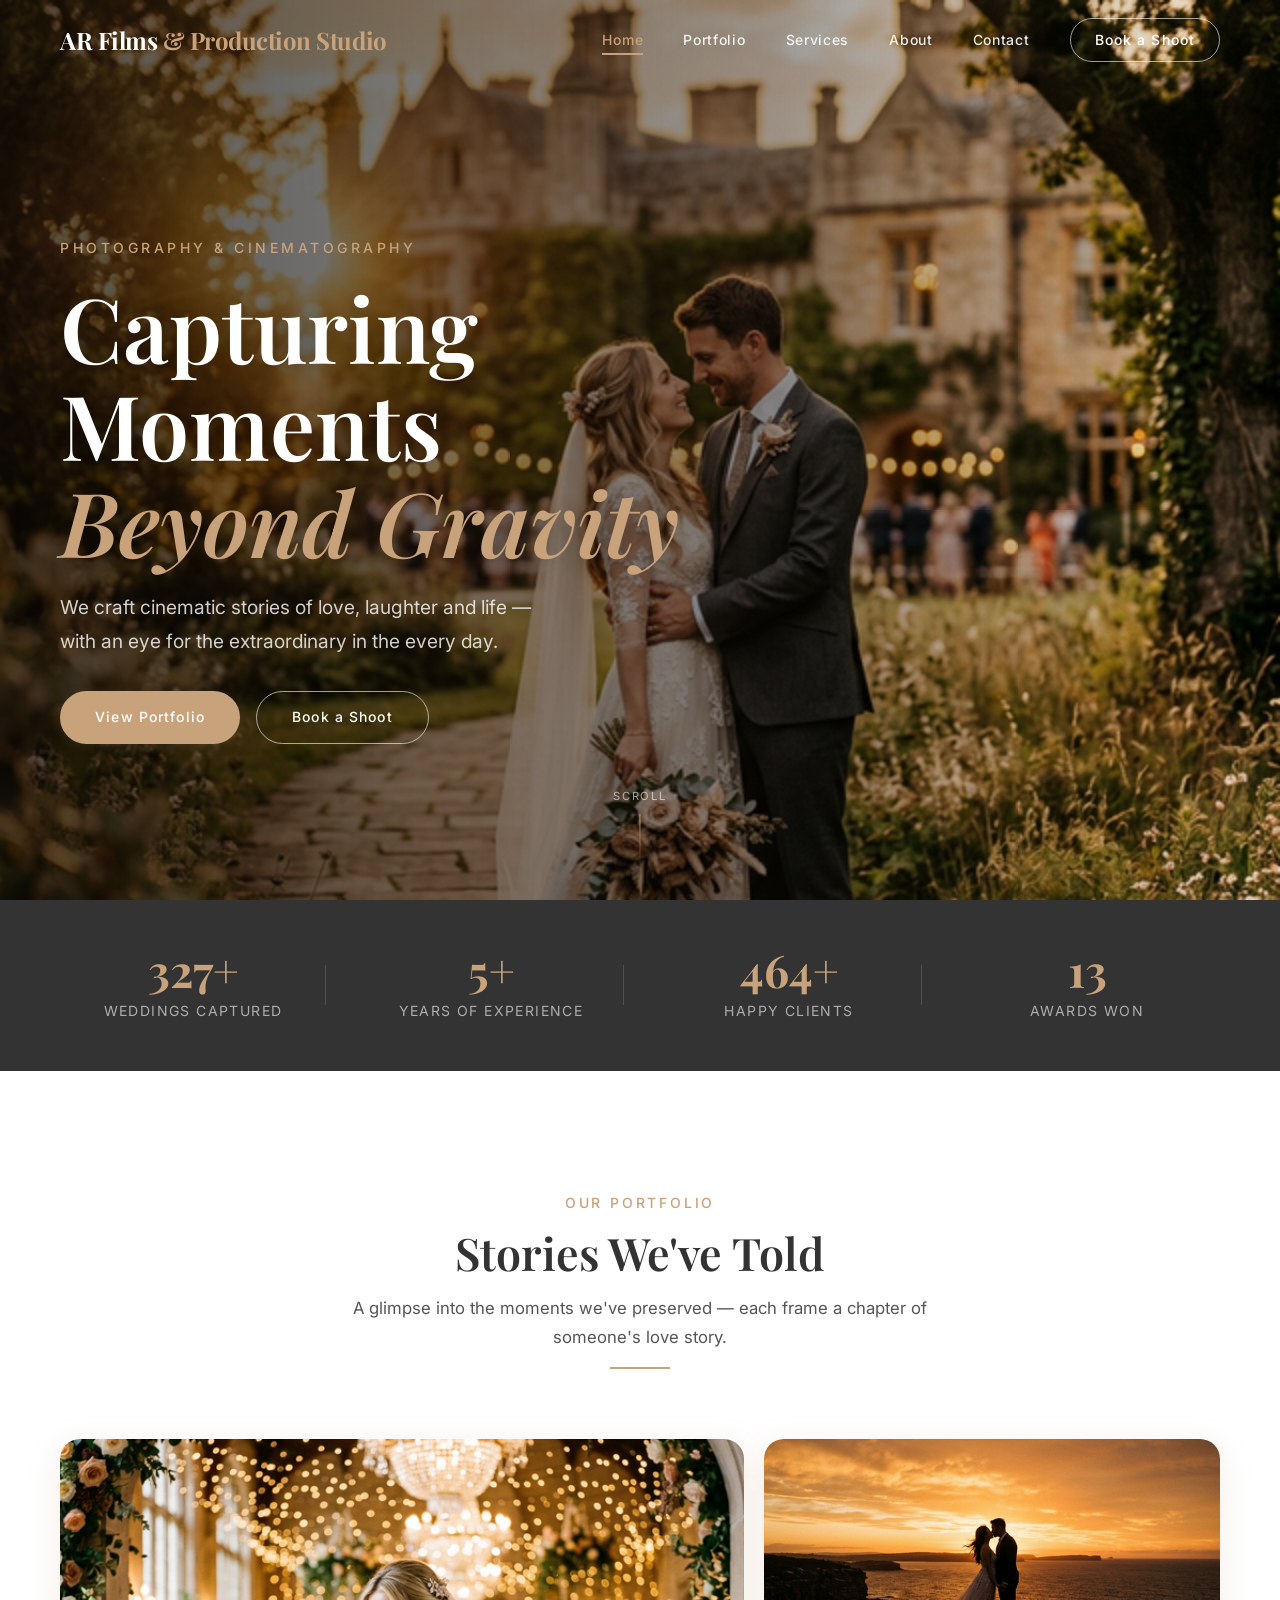
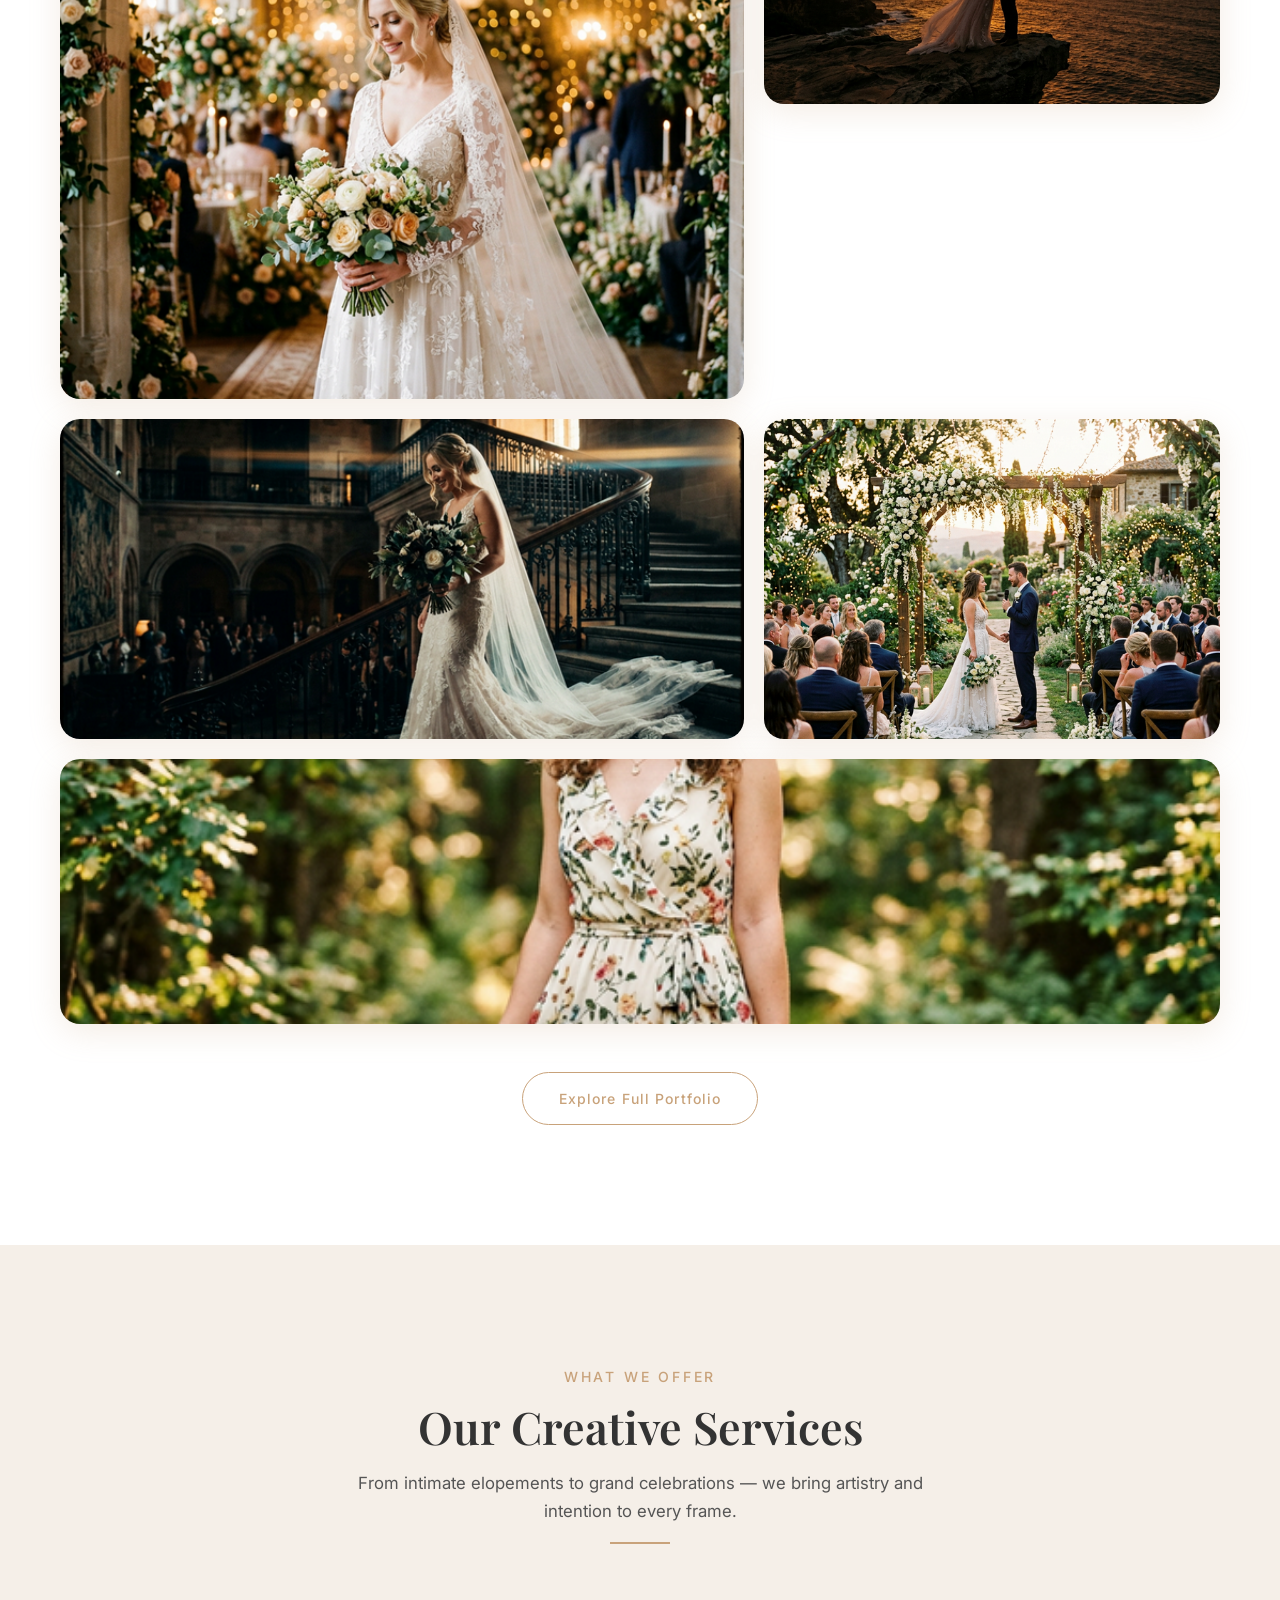
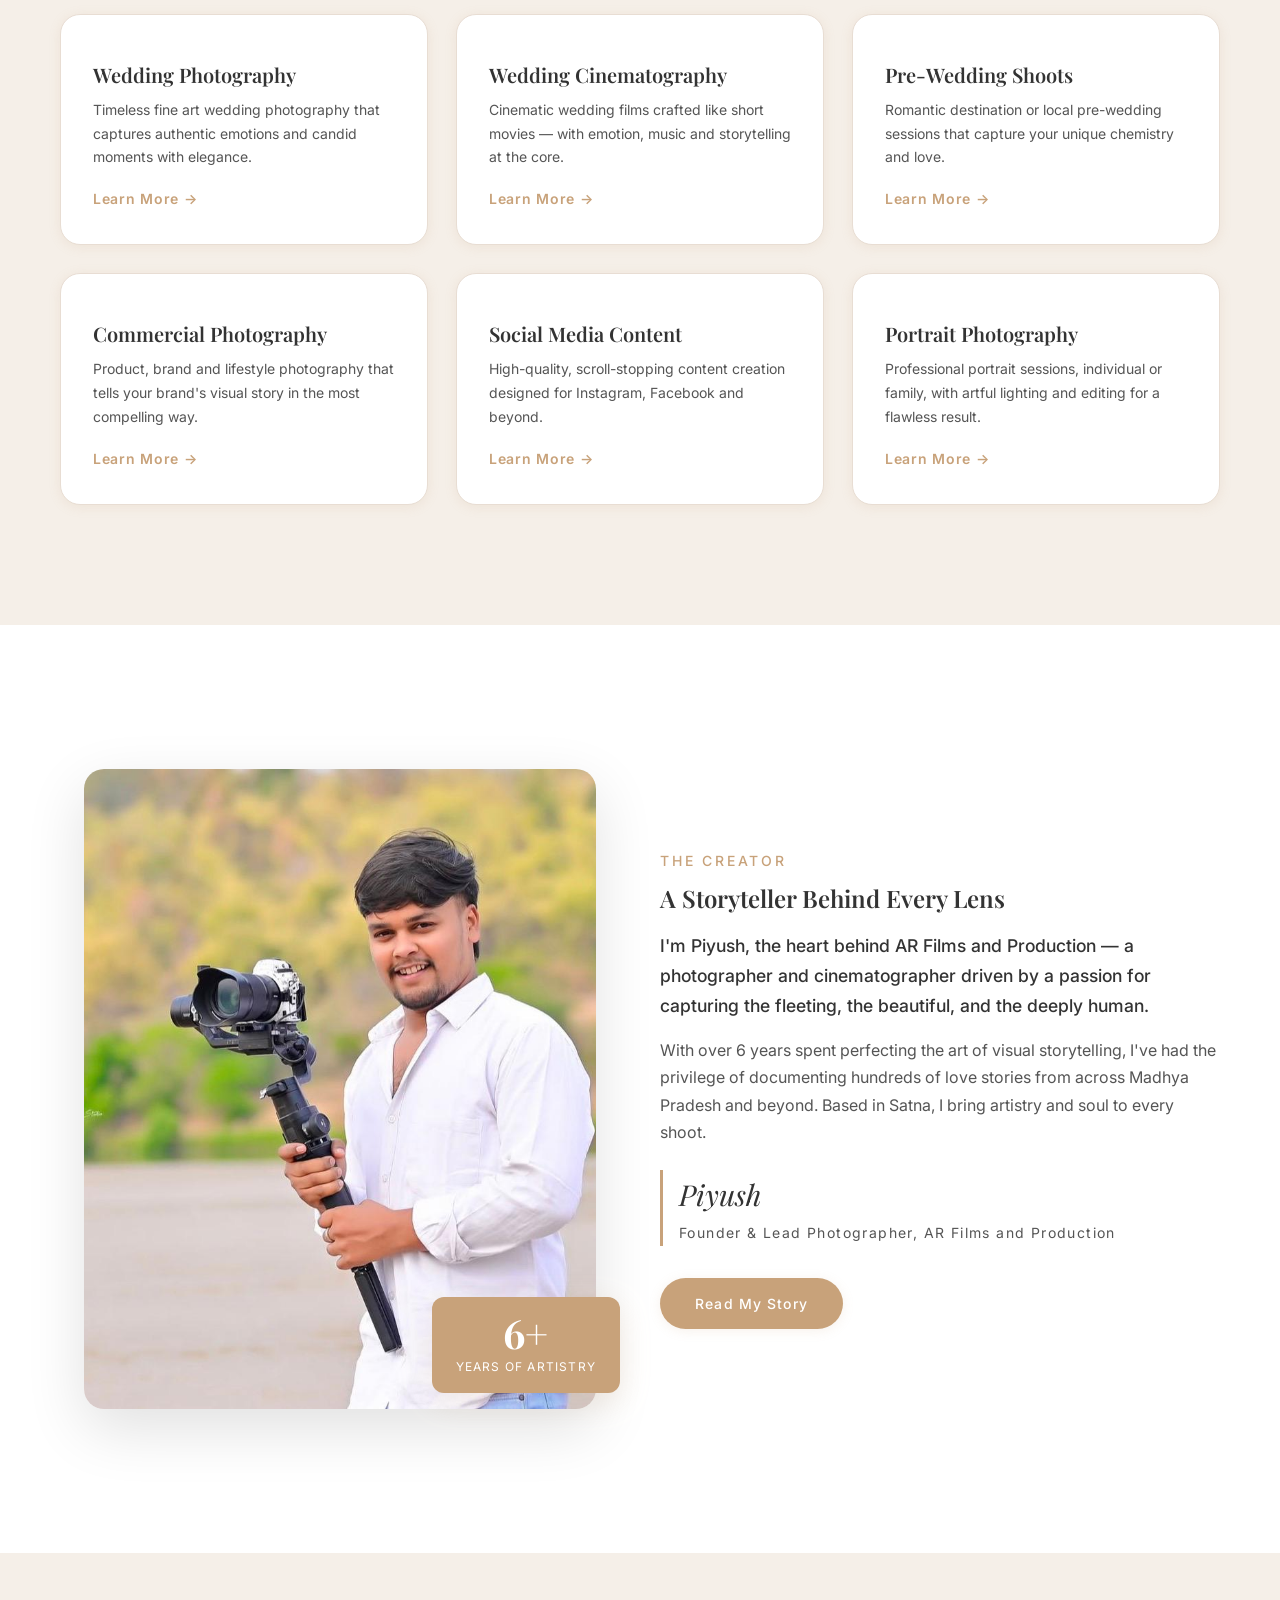
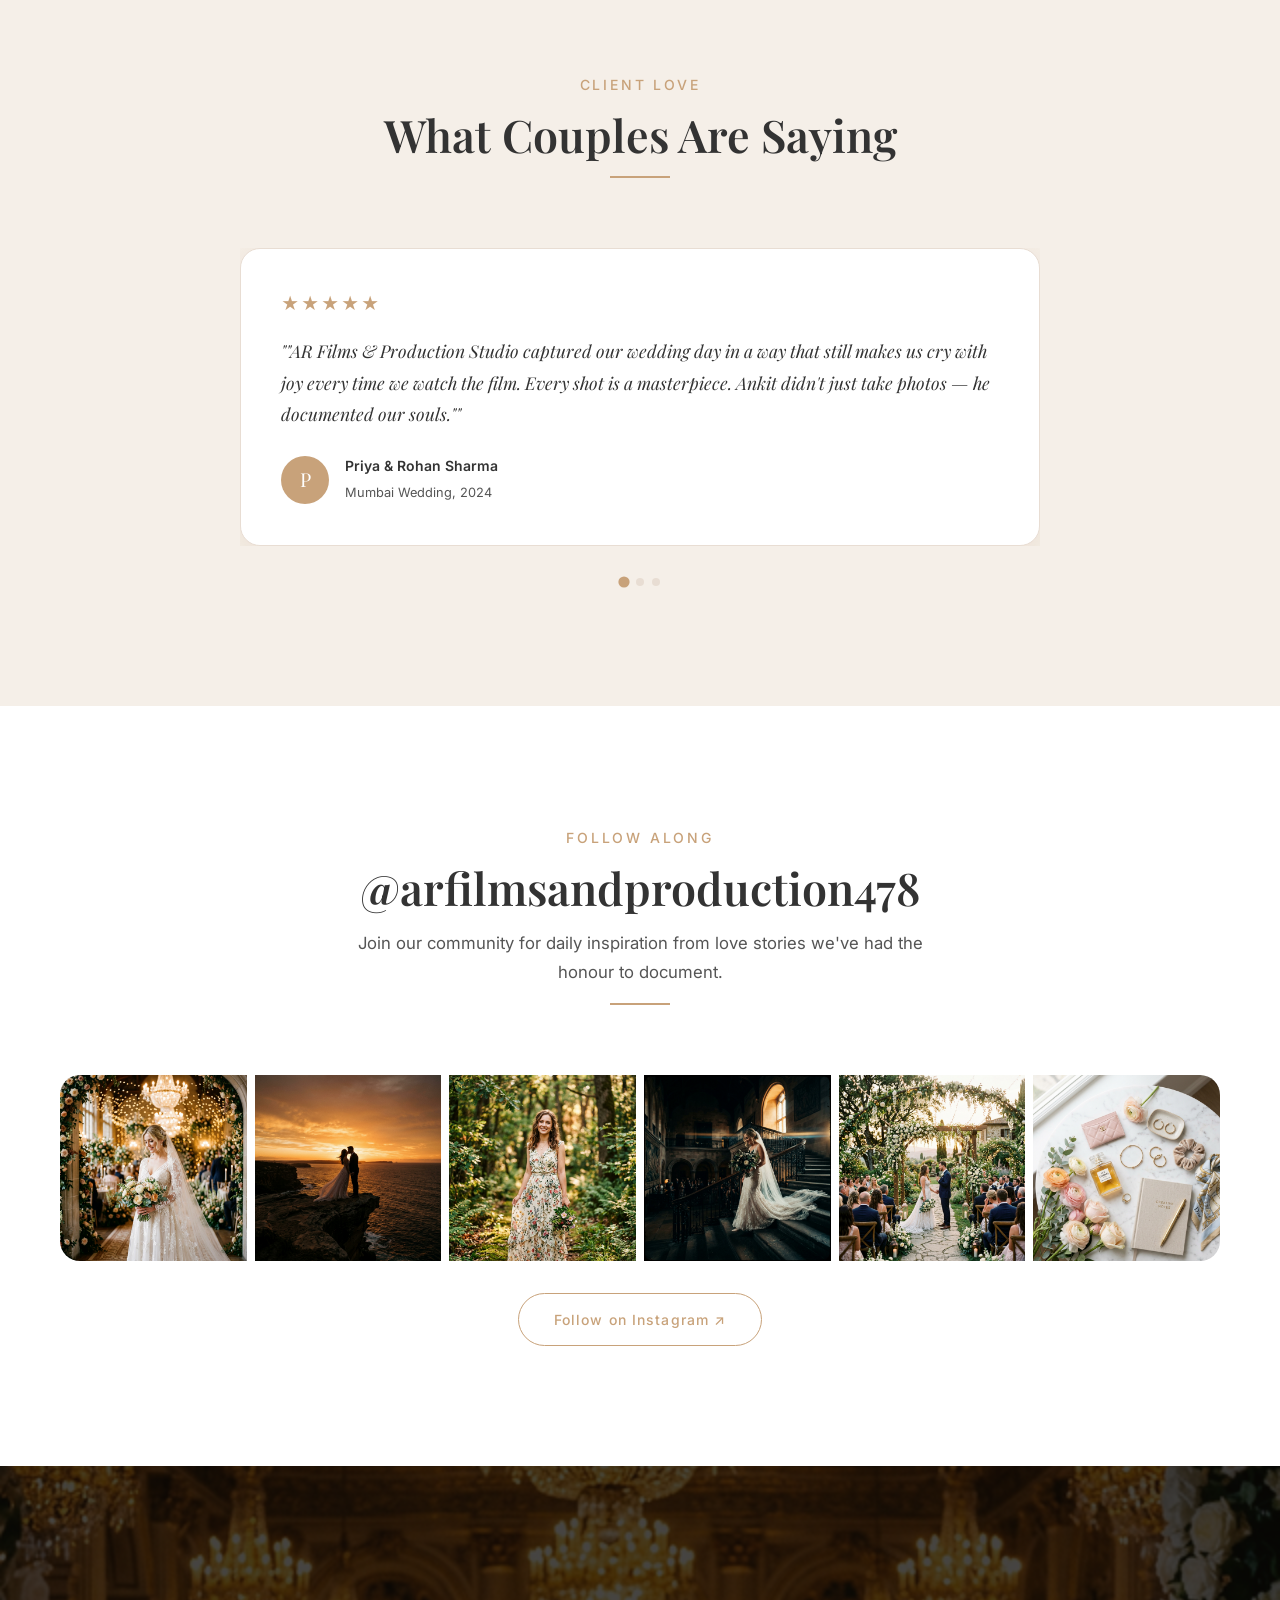
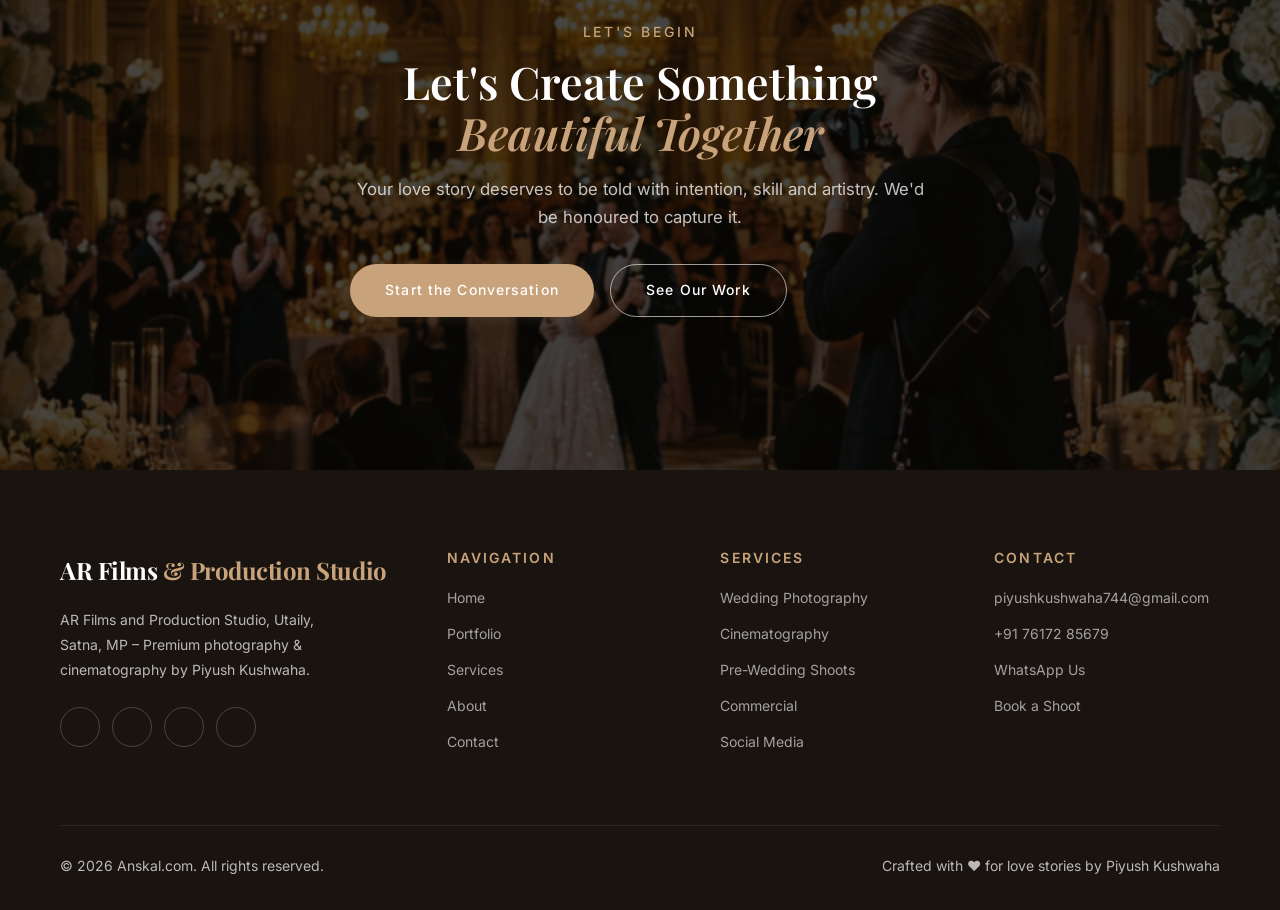
==== index.html @ 51f252f1 "first commit" ====
﻿<!DOCTYPE html>
<html lang="en">
<head>
  <meta charset="UTF-8"/>
  <meta name="viewport" content="width=device-width, initial-scale=1.0"/>
  <title>AR Films &amp; Production Studio – Wedding Photography & Cinematography</title>
  <meta name="description" content="AR Films and Production – Premium wedding photography and cinematography by Piyush Kushwaha. Capturing moments beyond gravity. Based in Satna, MP."/>
  <meta name="keywords" content="wedding photography, cinematography, pre-wedding shoot, portrait photography, AR Films &amp; Production Studio"/>
  <meta property="og:title" content="AR Films &amp; Production Studio – Wedding Photography & Cinematography"/>
  <meta property="og:description" content="Capturing Moments Beyond Gravity. Premium wedding photography and cinematography services."/>
  <link rel="stylesheet" href="assets/css/style.css"/>
  <link rel="stylesheet" href="assets/css/home.css"/>
  <link rel="stylesheet" href="https://maxst.icons8.com/vue-static/landings/line-awesome/line-awesome/1.3.0/css/line-awesome.min.css"/>
  <link rel="preconnect" href="https://fonts.googleapis.com"/>
</head>
<body>

<!-- Cursor Glow -->
<div class="cursor-glow"></div>

<!-- Page Transition -->
<div class="page-transition"></div>

<!-- Mobile Overlay -->
<div class="mobile-overlay"></div>

<!-- Mobile Menu -->
<nav class="mobile-menu" role="dialog" aria-label="Mobile navigation">
  <button class="mobile-close" aria-label="Close menu" style="position:absolute;top:24px;right:24px;color:#fff;font-size:1.8rem;background:none;border:none;cursor:pointer;"><i class="las la-times"></i></button>
  <a href="index.html"     class="nav-link">Home</a>
  <a href="portfolio.html" class="nav-link">Portfolio</a>
  <a href="services.html"  class="nav-link">Services</a>
  <a href="about.html"     class="nav-link">About</a>
  <a href="contact.html"   class="nav-link">Contact</a>
  <a href="contact.html"   class="btn btn-primary mt-3" style="align-self:flex-start;">Book a Shoot</a>
</nav>

<!-- Navbar -->
<header class="navbar" role="banner">
  <div class="nav-inner">
    <a href="index.html" class="nav-logo" aria-label="AR Films &amp; Production Studio Home">AR Films<span> &amp; Production Studio</span></a>
    <nav class="nav-links" role="navigation" aria-label="Main navigation">
      <a href="index.html"     class="nav-link">Home</a>
      <a href="portfolio.html" class="nav-link">Portfolio</a>
      <a href="services.html"  class="nav-link">Services</a>
      <a href="about.html"     class="nav-link">About</a>
      <a href="contact.html"   class="nav-link">Contact</a>
      <a href="contact.html"   class="btn btn-ghost nav-cta">Book a Shoot</a>
    </nav>
    <button class="menu-toggle" aria-label="Open menu" aria-expanded="false">
      <span></span><span></span><span></span>
    </button>
  </div>
</header>

<!-- ═══════════════════════════════════════════════
     HERO SECTION
════════════════════════════════════════════════ -->
<section class="hero" aria-label="Hero">
  <div class="hero-bg-wrap">
    <img class="hero-bg" src="assets/images/hero.png" alt="Cinematic wedding photography" loading="eager"/>
    <div class="hero-overlay"></div>
  </div>
  <div class="hero-content">
    <span class="hero-label reveal">Photography &amp; Cinematography</span>
    <h1 class="hero-title reveal">Capturing Moments<br/><em>Beyond Gravity</em></h1>
    <p class="hero-sub reveal">We craft cinematic stories of love, laughter and life — with an eye for the extraordinary in the every day.</p>
    <div class="hero-actions reveal">
      <a href="portfolio.html" class="btn btn-primary">View Portfolio</a>
      <a href="contact.html"   class="btn btn-ghost">Book a Shoot</a>
    </div>
  </div>
  <div class="hero-scroll">
    <span>Scroll</span>
    <div class="scroll-line"></div>
  </div>
</section>

<!-- ═══════════════════════════════════════════════
     STATS BAR
════════════════════════════════════════════════ -->
<section class="stats-bar">
  <div class="container">
    <div class="stats-grid">
      <div class="stat-item reveal">
        <span class="stat-num" data-count="350" data-suffix="+">0+</span>
        <span class="stat-label">Weddings Captured</span>
      </div>
      <div class="stat-item reveal">
        <span class="stat-num" data-count="6" data-suffix="+">0+</span>
        <span class="stat-label">Years of Experience</span>
      </div>
      <div class="stat-item reveal">
        <span class="stat-num" data-count="500" data-suffix="+">0+</span>
        <span class="stat-label">Happy Clients</span>
      </div>
      <div class="stat-item reveal">
        <span class="stat-num" data-count="15" data-suffix="">0</span>
        <span class="stat-label">Awards Won</span>
      </div>
    </div>
  </div>
</section>

<!-- ═══════════════════════════════════════════════
     FEATURED WORK
════════════════════════════════════════════════ -->
<section class="section featured-work" id="featured">
  <div class="container">
    <div class="section-heading reveal">
      <span class="section-label">Our Portfolio</span>
      <h2>Stories We've Told</h2>
      <p>A glimpse into the moments we've preserved — each frame a chapter of someone's love story.</p>
      <span class="heading-line"></span>
    </div>

    <div class="featured-grid">
      <!-- Large featured image -->
      <div class="featured-large img-card reveal-left gallery-item" data-category="weddings" style="grid-area: main;">
        <img src="assets/images/portfolio_wedding1.png" alt="Wedding photography – bride in golden light" loading="lazy"/>
        <div class="img-card-overlay">
          <div>
            <h3>Golden Hour Vows</h3>
            <span>Wedding Photography</span>
          </div>
        </div>
      </div>

      <!-- Right column images -->
      <div class="img-card reveal gallery-item" data-category="prewedding" style="grid-area: top-right;">
        <img src="assets/images/portfolio_prewedding1.png" alt="Pre-wedding sunset shoot" loading="lazy"/>
        <div class="img-card-overlay">
          <div>
            <h3>Sunset Promises</h3>
            <span>Pre-wedding</span>
          </div>
        </div>
      </div>

      <div class="img-card reveal gallery-item" data-category="portraits" style="grid-area: bottom-right;">
        <img src="assets/images/portfolio_portrait1.png" alt="Portrait photography" loading="lazy"/>
        <div class="img-card-overlay">
          <div>
            <h3>Forest Light</h3>
            <span>Portrait Photography</span>
          </div>
        </div>
      </div>

      <!-- Bottom row -->
      <div class="img-card reveal gallery-item" data-category="cinematic" style="grid-area: cinema;">
        <img src="assets/images/portfolio_cinematic1.png" alt="Cinematic wedding film" loading="lazy"/>
        <div class="img-card-overlay">
          <div>
            <h3>Cinematic Moments</h3>
            <span>Wedding Cinematography</span>
          </div>
        </div>
      </div>

      <div class="img-card reveal gallery-item" data-category="weddings" style="grid-area: ceremony;">
        <img src="assets/images/portfolio_wedding2.png" alt="Wedding ceremony" loading="lazy"/>
        <div class="img-card-overlay">
          <div>
            <h3>Garden Ceremony</h3>
            <span>Wedding Photography</span>
          </div>
        </div>
      </div>
    </div>

    <div class="text-center mt-4">
      <a href="portfolio.html" class="btn btn-outline">Explore Full Portfolio</a>
    </div>
  </div>
</section>

<!-- ═══════════════════════════════════════════════
     SERVICES PREVIEW
════════════════════════════════════════════════ -->
<section class="section section-alt services-preview" id="services">
  <div class="container">
    <div class="section-heading reveal">
      <span class="section-label">What We Offer</span>
      <h2>Our Creative Services</h2>
      <p>From intimate elopements to grand celebrations — we bring artistry and intention to every frame.</p>
      <span class="heading-line"></span>
    </div>

    <div class="services-grid">
      <article class="service-card reveal" data-delay="0">
        <div class="service-icon"><i class="las la-camera"></i></div>
        <h3>Wedding Photography</h3>
        <p>Timeless fine art wedding photography that captures authentic emotions and candid moments with elegance.</p>
        <a href="services.html#wedding-photo" class="service-link">Learn More →</a>
      </article>

      <article class="service-card reveal" data-delay="100">
        <div class="service-icon"><i class="las la-film"></i></div>
        <h3>Wedding Cinematography</h3>
        <p>Cinematic wedding films crafted like short movies — with emotion, music and storytelling at the core.</p>
        <a href="services.html#wedding-cinema" class="service-link">Learn More →</a>
      </article>

      <article class="service-card reveal" data-delay="200">
        <div class="service-icon"><i class="las la-sun"></i></div>
        <h3>Pre-Wedding Shoots</h3>
        <p>Romantic destination or local pre-wedding sessions that capture your unique chemistry and love.</p>
        <a href="services.html#prewedding" class="service-link">Learn More →</a>
      </article>

      <article class="service-card reveal" data-delay="300">
        <div class="service-icon"><i class="las la-briefcase"></i></div>
        <h3>Commercial Photography</h3>
        <p>Product, brand and lifestyle photography that tells your brand's visual story in the most compelling way.</p>
        <a href="services.html#commercial" class="service-link">Learn More →</a>
      </article>

      <article class="service-card reveal" data-delay="400">
        <div class="service-icon"><i class="las la-mobile-alt"></i></div>
        <h3>Social Media Content</h3>
        <p>High-quality, scroll-stopping content creation designed for Instagram, Facebook and beyond.</p>
        <a href="services.html#social" class="service-link">Learn More →</a>
      </article>

      <article class="service-card reveal" data-delay="500">
        <div class="service-icon"><i class="las la-image"></i></div>
        <h3>Portrait Photography</h3>
        <p>Professional portrait sessions, individual or family, with artful lighting and editing for a flawless result.</p>
        <a href="services.html#portrait" class="service-link">Learn More →</a>
      </article>
    </div>
  </div>
</section>

<!-- ═══════════════════════════════════════════════
     ABOUT PREVIEW
════════════════════════════════════════════════ -->
<section class="section about-preview">
  <div class="container">
    <div class="grid-2">
      <div class="about-img-wrap reveal-left">
        <div class="about-img-frame">
          <img src="assets/images/about_portrait.png" alt="AR Films &amp; Production Studio – Photographer portrait" loading="lazy"/>
        </div>
        <div class="about-badge">
          <span>6+</span>
          <span>Years of Artistry</span>
        </div>
      </div>

      <div class="about-text reveal-right">
        <span class="section-label">The Creator</span>
        <h2>A Storyteller Behind Every Lens</h2>
        <p class="lead">I'm Piyush, the heart behind AR Films and Production — a photographer and cinematographer driven by a passion for capturing the fleeting, the beautiful, and the deeply human.</p>
        <p>With over 6 years spent perfecting the art of visual storytelling, I've had the privilege of documenting hundreds of love stories from across Madhya Pradesh and beyond. Based in Satna, I bring artistry and soul to every shoot.</p>
        <div class="about-signature">
          <span class="signature-text">Piyush</span>
          <span class="signature-title">Founder &amp; Lead Photographer, AR Films and Production</span>
        </div>
        <a href="about.html" class="btn btn-primary mt-4">Read My Story</a>
      </div>
    </div>
  </div>
</section>

<!-- ═══════════════════════════════════════════════
     TESTIMONIALS
════════════════════════════════════════════════ -->
<section class="section section-alt testimonials" id="testimonials">
  <div class="container">
    <div class="section-heading reveal">
      <span class="section-label">Client Love</span>
      <h2>What Couples Are Saying</h2>
      <span class="heading-line"></span>
    </div>

    <div class="testimonial-slider reveal">
      <div class="testimonial-track">
        <div class="testimonial-slide">
          <div class="testimonial-card">
            <div class="stars">★★★★★</div>
            <blockquote>"AR Films &amp; Production Studio captured our wedding day in a way that still makes us cry with joy every time we watch the film. Every shot is a masterpiece. Ankit didn't just take photos — he documented our souls."</blockquote>
            <div class="testimonial-author">
              <div class="author-avatar" style="background:#C8A27A;color:#fff;display:flex;align-items:center;justify-content:center;font-size:1.2rem;font-family:var(--ff-serif);">P</div>
              <div>
                <strong>Priya &amp; Rohan Sharma</strong>
                <span>Mumbai Wedding, 2024</span>
              </div>
            </div>
          </div>
        </div>

        <div class="testimonial-slide">
          <div class="testimonial-card">
            <div class="stars">★★★★★</div>
            <blockquote>"From our pre-wedding shoot in Goa to the reception, AR Films &amp; Production Studio was phenomenal. The quality of work is world-class, the team is professional and creative, and every single photo is breathtaking."</blockquote>
            <div class="testimonial-author">
              <div class="author-avatar" style="background:#a07050;color:#fff;display:flex;align-items:center;justify-content:center;font-size:1.2rem;font-family:var(--ff-serif);">S</div>
              <div>
                <strong>Sneha &amp; Arjun Patel</strong>
                <span>Goa Destination Wedding</span>
              </div>
            </div>
          </div>
        </div>

        <div class="testimonial-slide">
          <div class="testimonial-card">
            <div class="stars">★★★★★</div>
            <blockquote>"Working with AR Films &amp; Production Studio for our social media content was incredible. The visuals they created elevated our brand to a whole new level. I've received so many compliments and our engagement doubled!"</blockquote>
            <div class="testimonial-author">
              <div class="author-avatar" style="background:#8a6840;color:#fff;display:flex;align-items:center;justify-content:center;font-size:1.2rem;font-family:var(--ff-serif);">M</div>
              <div>
                <strong>Meena Malhotra</strong>
                <span>Brand Content Client</span>
              </div>
            </div>
          </div>
        </div>
      </div>

      <div class="testimonial-controls">
        <button class="testimonial-prev lightbox-nav" aria-label="Previous testimonial"><i class="las la-arrow-left"></i></button>
        <div class="testimonial-dots">
          <button class="testimonial-dot active" aria-label="Slide 1"></button>
          <button class="testimonial-dot" aria-label="Slide 2"></button>
          <button class="testimonial-dot" aria-label="Slide 3"></button>
        </div>
        <button class="testimonial-next lightbox-nav" aria-label="Next testimonial"><i class="las la-arrow-right"></i></button>
      </div>
    </div>
  </div>
</section>

<!-- ═══════════════════════════════════════════════
     INSTAGRAM SECTION
════════════════════════════════════════════════ -->
<section class="section instagram-section">
  <div class="container">
    <div class="section-heading reveal">
      <span class="section-label">Follow Along</span>
      <h2>@arfilmsandproduction478</h2>
      <p>Join our community for daily inspiration from love stories we've had the honour to document.</p>
      <span class="heading-line"></span>
    </div>

    <div class="instagram-grid reveal">
      <a href="https://www.instagram.com/arfilmsandproduction478/" target="_blank" rel="noopener" class="insta-item">
        <img src="assets/images/portfolio_wedding1.png" alt="Instagram post – wedding shoot" loading="lazy"/>
        <div class="insta-overlay"><span>❤</span></div>
      </a>
      <a href="https://www.instagram.com/arfilmsandproduction478/" target="_blank" rel="noopener" class="insta-item">
        <img src="assets/images/portfolio_prewedding1.png" alt="Instagram post – pre-wedding" loading="lazy"/>
        <div class="insta-overlay"><span>❤</span></div>
      </a>
      <a href="https://www.instagram.com/arfilmsandproduction478/" target="_blank" rel="noopener" class="insta-item">
        <img src="assets/images/portfolio_portrait1.png" alt="Instagram post – portrait" loading="lazy"/>
        <div class="insta-overlay"><span>❤</span></div>
      </a>
      <a href="https://www.instagram.com/arfilmsandproduction478/" target="_blank" rel="noopener" class="insta-item">
        <img src="assets/images/portfolio_cinematic1.png" alt="Instagram post – cinematic" loading="lazy"/>
        <div class="insta-overlay"><span>❤</span></div>
      </a>
      <a href="https://www.instagram.com/arfilmsandproduction478/" target="_blank" rel="noopener" class="insta-item">
        <img src="assets/images/portfolio_wedding2.png" alt="Instagram post – ceremony" loading="lazy"/>
        <div class="insta-overlay"><span>❤</span></div>
      </a>
      <a href="https://www.instagram.com/arfilmsandproduction478/" target="_blank" rel="noopener" class="insta-item">
        <img src="assets/images/portfolio_social1.png" alt="Instagram post – lifestyle" loading="lazy"/>
        <div class="insta-overlay"><span>❤</span></div>
      </a>
    </div>

    <div class="text-center mt-4 reveal">
      <a href="https://www.instagram.com/arfilmsandproduction478/" target="_blank" rel="noopener" class="btn btn-outline">Follow on Instagram ↗</a>
    </div>
  </div>
</section>

<!-- ═══════════════════════════════════════════════
     FINAL CTA
════════════════════════════════════════════════ -->
<section class="section cta-section" style="background-image:url('assets/images/services_hero.png');">
  <div class="cta-overlay"></div>
  <div class="container cta-content reveal">
    <span class="section-label" style="color:var(--primary);">Let's Begin</span>
    <h2>Let's Create Something<br/><em>Beautiful Together</em></h2>
    <p>Your love story deserves to be told with intention, skill and artistry. We'd be honoured to capture it.</p>
    <div class="hero-actions">
      <a href="contact.html" class="btn btn-primary">Start the Conversation</a>
      <a href="portfolio.html" class="btn btn-ghost">See Our Work</a>
    </div>
  </div>
</section>

<!-- ═══════════════════════════════════════════════
     FOOTER
════════════════════════════════════════════════ -->
<footer class="footer" role="contentinfo">
  <div class="container">
    <div class="footer-grid">
      <div class="footer-brand">
        <a href="index.html" class="nav-logo">AR Films<span> &amp; Production Studio</span></a>
        <p>AR Films and Production Studio, Utaily, Satna, MP – Premium photography &amp; cinematography by Piyush Kushwaha.</p>
        <div class="footer-social">
          <a href="https://www.instagram.com/arfilmsandproduction478/" target="_blank" rel="noopener" class="social-icon" aria-label="Instagram"><i class="lab la-instagram"></i></a>
          <a href="https://wa.me/917617285679" target="_blank" rel="noopener" class="social-icon" aria-label="WhatsApp"><i class="lab la-whatsapp"></i></a>
          <a href="https://www.youtube.com/@arfilmsandproduction" target="_blank" rel="noopener" class="social-icon" aria-label="YouTube"><i class="lab la-youtube"></i></a>
          <a href="mailto:piyushkushwaha744@gmail.com" class="social-icon" aria-label="Email"><i class="las la-envelope"></i></a>
        </div>
      </div>

      <div class="footer-col">
        <h4>Navigation</h4>
        <a href="index.html">Home</a>
        <a href="portfolio.html">Portfolio</a>
        <a href="services.html">Services</a>
        <a href="about.html">About</a>
        <a href="contact.html">Contact</a>
      </div>

      <div class="footer-col">
        <h4>Services</h4>
        <a href="services.html#wedding-photo">Wedding Photography</a>
        <a href="services.html#wedding-cinema">Cinematography</a>
        <a href="services.html#prewedding">Pre-Wedding Shoots</a>
        <a href="services.html#commercial">Commercial</a>
        <a href="services.html#social">Social Media</a>
      </div>

      <div class="footer-col">
        <h4>Contact</h4>
        <a href="mailto:piyushkushwaha744@gmail.com">piyushkushwaha744@gmail.com</a>
        <a href="tel:+917617285679">+91 76172 85679</a>
        <a href="https://wa.me/917617285679" target="_blank" rel="noopener">WhatsApp Us</a>
        <a href="contact.html">Book a Shoot</a>
      </div>
    </div>

    <div class="footer-bottom">
      <span>© 2026 Anskal.com. All rights reserved.</span>
      <span>Crafted with ♥ for love stories by Piyush Kushwaha</span>
    </div>
  </div>
</footer>

<!-- Lightbox -->
<div class="lightbox" id="lightbox" role="dialog" aria-label="Image viewer">
  <button class="lightbox-close" aria-label="Close"><i class="las la-times"></i></button>
  <button class="lightbox-nav lightbox-prev" aria-label="Previous"><i class="las la-arrow-left"></i></button>
  <img src="" alt="Gallery image"/>
  <button class="lightbox-nav lightbox-next" aria-label="Next"><i class="las la-arrow-right"></i></button>
</div>

<script src="assets/js/main.js"></script>
</body>
</html>
---- assets/css/style.css ----
/* ===================================================
   AR Films & Production Studio – Global Stylesheet
   =================================================== */

/* Google Fonts */
@import url('https://fonts.googleapis.com/css2?family=Playfair+Display:ital,wght@0,400;0,500;0,600;0,700;1,400;1,600&family=Inter:wght@300;400;500;600&display=swap');

/* ───────────────────────────────────────────────────
   1. CSS Custom Properties (Design Tokens)
──────────────────────────────────────────────────── */
:root {
  --primary:     #C8A27A;
  --primary-dark:#A6825A;
  --bg:          #FFFFFF;
  --beige:       #F5EFE8;
  --charcoal:    #333333;
  --charcoal-lt: #555555;
  --border:      #E8DDD3;
  --white:       #FFFFFF;
  --black:       #111111;

  --ff-serif:   'Playfair Display', Georgia, serif;
  --ff-sans:    'Inter', system-ui, sans-serif;

  --fs-hero:    clamp(2.8rem, 7vw, 6rem);
  --fs-h1:      clamp(2.2rem, 5vw, 4rem);
  --fs-h2:      clamp(1.6rem, 3.5vw, 2.8rem);
  --fs-h3:      clamp(1.2rem, 2.5vw, 1.8rem);
  --fs-body:    1rem;
  --fs-sm:      0.875rem;

  --shadow-sm:  0 2px 12px rgba(200,162,122,.15);
  --shadow-md:  0 8px 32px rgba(200,162,122,.2);
  --shadow-lg:  0 20px 60px rgba(0,0,0,.12);

  --radius:     12px;
  --radius-lg:  20px;

  --transition: 0.4s cubic-bezier(0.25,0.46,0.45,0.94);
  --transition-fast: 0.2s ease;

  --nav-h:      80px;
  --max-w:      1320px;
  --section-p:  clamp(60px, 10vw, 120px);
}

/* ───────────────────────────────────────────────────
   2. Reset & Base
──────────────────────────────────────────────────── */
*, *::before, *::after { box-sizing: border-box; margin: 0; padding: 0; }

html {
  scroll-behavior: smooth;
  font-size: 16px;
  -webkit-text-size-adjust: 100%;
}

body {
  font-family: var(--ff-sans);
  background: var(--bg);
  color: var(--charcoal);
  line-height: 1.7;
  overflow-x: hidden;
}

img {
  max-width: 100%;
  height: auto;
  display: block;
}

a {
  color: inherit;
  text-decoration: none;
}

ul, ol { list-style: none; }

button {
  cursor: pointer;
  border: none;
  background: none;
  font-family: inherit;
}

/* ───────────────────────────────────────────────────
   3. Typography Utilities
──────────────────────────────────────────────────── */
h1, h2, h3, h4 {
  font-family: var(--ff-serif);
  line-height: 1.15;
  font-weight: 600;
  color: var(--charcoal);
}

.serif { font-family: var(--ff-serif); }
.italic { font-style: italic; }

.section-label {
  font-size: var(--fs-sm);
  font-weight: 500;
  letter-spacing: 0.2em;
  text-transform: uppercase;
  color: var(--primary);
  display: block;
  margin-bottom: 0.75rem;
}

/* ───────────────────────────────────────────────────
   4. Layout Utilities
──────────────────────────────────────────────────── */
.container {
  max-width: var(--max-w);
  margin-inline: auto;
  padding-inline: clamp(20px, 5vw, 60px);
}

.section {
  padding-block: var(--section-p);
}

.section-alt {
  background: var(--beige);
}

.grid-2 { display: grid; grid-template-columns: 1fr 1fr; gap: 40px; align-items: center; }
.grid-3 { display: grid; grid-template-columns: repeat(3, 1fr); gap: 32px; }
.grid-4 { display: grid; grid-template-columns: repeat(4, 1fr); gap: 24px; }

/* ───────────────────────────────────────────────────
   5. Buttons
──────────────────────────────────────────────────── */
.btn {
  display: inline-flex;
  align-items: center;
  gap: 0.5rem;
  padding: 0.85rem 2.2rem;
  border-radius: 50px;
  font-family: var(--ff-sans);
  font-size: var(--fs-sm);
  font-weight: 500;
  letter-spacing: 0.08em;
  transition: var(--transition);
  position: relative;
  overflow: hidden;
}

.btn-primary {
  background: var(--primary);
  color: var(--white);
  box-shadow: var(--shadow-sm);
}

.btn-primary:hover {
  background: var(--primary-dark);
  box-shadow: var(--shadow-md);
  transform: translateY(-2px);
}

.btn-outline {
  background: transparent;
  color: var(--primary);
  border: 1.5px solid var(--primary);
}

.btn-outline:hover {
  background: var(--primary);
  color: var(--white);
  transform: translateY(-2px);
}

.btn-white {
  background: var(--white);
  color: var(--charcoal);
  box-shadow: var(--shadow-md);
}

.btn-white:hover {
  background: var(--primary);
  color: var(--white);
  transform: translateY(-2px);
}

.btn-ghost {
  background: transparent;
  color: var(--white);
  border: 1.5px solid rgba(255,255,255,0.6);
}

.btn-ghost:hover {
  background: rgba(255,255,255,0.15);
  border-color: var(--white);
}

/* ───────────────────────────────────────────────────
   6. Navigation
──────────────────────────────────────────────────── */
.navbar {
  position: fixed;
  top: 0;
  left: 0;
  right: 0;
  z-index: 1000;
  height: var(--nav-h);
  display: flex;
  align-items: center;
  transition: background var(--transition), box-shadow var(--transition);
}

.navbar.scrolled {
  background: rgba(255,255,255,0.95);
  backdrop-filter: blur(20px);
  box-shadow: 0 1px 20px rgba(0,0,0,.06);
}

.navbar.scrolled .nav-logo,
.navbar.scrolled .nav-link {
  color: var(--charcoal);
}

.navbar.scrolled .menu-toggle span {
  background: var(--charcoal);
}

.nav-inner {
  display: flex;
  align-items: center;
  justify-content: space-between;
  width: 100%;
  max-width: var(--max-w);
  margin-inline: auto;
  padding-inline: clamp(20px, 5vw, 60px);
}

.nav-logo {
  font-family: var(--ff-serif);
  font-size: 1.5rem;
  font-weight: 700;
  color: var(--white);
  letter-spacing: -0.02em;
  transition: color var(--transition);
}

.nav-logo span {
  color: var(--primary);
}

.nav-links {
  display: flex;
  align-items: center;
  gap: 2.5rem;
}

.nav-link {
  font-size: var(--fs-sm);
  font-weight: 500;
  color: rgba(255,255,255,0.9);
  letter-spacing: 0.05em;
  position: relative;
  transition: color var(--transition-fast);
}

.nav-link::after {
  content: '';
  position: absolute;
  bottom: -3px;
  left: 0;
  width: 0;
  height: 1.5px;
  background: var(--primary);
  transition: width var(--transition);
}

.nav-link:hover::after,
.nav-link.active::after { width: 100%; }

.nav-link:hover { color: var(--primary); }
.nav-link.active { color: var(--primary); }

.nav-cta {
  font-size: var(--fs-sm);
  padding: 0.6rem 1.5rem;
}

.menu-toggle {
  display: none;
  flex-direction: column;
  gap: 5px;
  cursor: pointer;
  padding: 4px;
}

.menu-toggle span {
  display: block;
  width: 25px;
  height: 2px;
  background: var(--white);
  transition: var(--transition);
  border-radius: 2px;
}

/* Dark nav variant for pages with white header */
.navbar.dark-nav .nav-logo { color: var(--charcoal); }
.navbar.dark-nav .nav-link { color: var(--charcoal-lt); }
.navbar.dark-nav .menu-toggle span { background: var(--charcoal); }
.navbar.dark-nav { background: var(--white); box-shadow: 0 1px 20px rgba(0,0,0,.06); }

/* ───────────────────────────────────────────────────
   7. Footer
──────────────────────────────────────────────────── */
.footer {
  background: #1a1410;
  color: rgba(255,255,255,0.7);
  padding-top: 80px;
  padding-bottom: 32px;
}

.footer-grid {
  display: grid;
  grid-template-columns: 1.5fr 1fr 1fr 1fr;
  gap: 48px;
  margin-bottom: 60px;
}

.footer-brand .nav-logo {
  color: var(--white);
  display: block;
  margin-bottom: 1rem;
}

.footer-brand p {
  font-size: var(--fs-sm);
  line-height: 1.8;
  max-width: 280px;
}

.footer-col h4 {
  font-family: var(--ff-sans);
  font-weight: 600;
  font-size: var(--fs-sm);
  letter-spacing: 0.15em;
  text-transform: uppercase;
  color: var(--primary);
  margin-bottom: 1.25rem;
}

.footer-col a {
  display: block;
  font-size: var(--fs-sm);
  color: rgba(255,255,255,0.6);
  margin-bottom: 0.75rem;
  transition: color var(--transition-fast);
}

.footer-col a:hover { color: var(--primary); }

.footer-social {
  display: flex;
  gap: 12px;
  margin-top: 1.5rem;
}

.social-icon {
  width: 40px;
  height: 40px;
  border-radius: 50%;
  border: 1px solid rgba(255,255,255,0.2);
  display: flex;
  align-items: center;
  justify-content: center;
  transition: var(--transition);
  font-size: 1rem;
}

.social-icon:hover {
  background: var(--primary);
  border-color: var(--primary);
  transform: translateY(-3px);
}

.footer-bottom {
  border-top: 1px solid rgba(255,255,255,0.08);
  padding-top: 28px;
  display: flex;
  align-items: center;
  justify-content: space-between;
  font-size: var(--fs-sm);
}

/* ───────────────────────────────────────────────────
   8. Section Headings
──────────────────────────────────────────────────── */
.section-heading {
  text-align: center;
  margin-bottom: clamp(40px, 6vw, 70px);
}

.section-heading h2 {
  font-size: var(--fs-h2);
  margin-bottom: 1rem;
}

.section-heading p {
  font-size: 1.05rem;
  color: var(--charcoal-lt);
  max-width: 580px;
  margin-inline: auto;
}

.heading-line {
  display: block;
  width: 60px;
  height: 2px;
  background: var(--primary);
  margin: 1rem auto 0;
}

/* ───────────────────────────────────────────────────
   9. Scroll Animations
──────────────────────────────────────────────────── */
.reveal {
  opacity: 0;
  transform: translateY(40px);
  transition: opacity 0.7s ease, transform 0.7s ease;
}

.reveal.visible {
  opacity: 1;
  transform: none;
}

.reveal-left {
  opacity: 0;
  transform: translateX(-40px);
  transition: opacity 0.7s ease, transform 0.7s ease;
}

.reveal-left.visible { opacity: 1; transform: none; }

.reveal-right {
  opacity: 0;
  transform: translateX(40px);
  transition: opacity 0.7s ease, transform 0.7s ease;
}

.reveal-right.visible { opacity: 1; transform: none; }

/* ───────────────────────────────────────────────────
   10. Page Transition Overlay
──────────────────────────────────────────────────── */
.page-transition {
  position: fixed;
  inset: 0;
  background: var(--primary);
  z-index: 9999;
  pointer-events: none;
  transform: scaleY(0);
  transform-origin: bottom;
}

.page-transition.enter {
  animation: ptEnter 0.5s cubic-bezier(0.77,0,0.175,1) forwards;
}

.page-transition.exit {
  animation: ptExit 0.5s cubic-bezier(0.77,0,0.175,1) 0.1s forwards;
}

@keyframes ptEnter {
  from { transform: scaleY(0); transform-origin: bottom; }
  to   { transform: scaleY(1); transform-origin: bottom; }
}

@keyframes ptExit {
  from { transform: scaleY(1); transform-origin: top; }
  to   { transform: scaleY(0); transform-origin: top; }
}

/* ───────────────────────────────────────────────────
   11. Image Cards
──────────────────────────────────────────────────── */
.img-card {
  border-radius: var(--radius-lg);
  overflow: hidden;
  position: relative;
  box-shadow: var(--shadow-md);
}

.img-card img {
  width: 100%;
  height: 100%;
  object-fit: cover;
  transition: transform 0.7s ease;
}

.img-card:hover img { transform: scale(1.06); }

.img-card-overlay {
  position: absolute;
  inset: 0;
  background: linear-gradient(to top, rgba(0,0,0,0.65) 0%, transparent 60%);
  opacity: 0;
  transition: opacity var(--transition);
  display: flex;
  align-items: flex-end;
  padding: 1.5rem;
}

.img-card:hover .img-card-overlay { opacity: 1; }

.img-card-overlay h3 {
  color: var(--white);
  font-size: 1.1rem;
}

.img-card-overlay span {
  display: block;
  font-size: var(--fs-sm);
  color: var(--primary);
  font-weight: 500;
  margin-top: 4px;
}

/* ───────────────────────────────────────────────────
   12. Cursor Glow (subtle premium touch)
──────────────────────────────────────────────────── */
.cursor-glow {
  pointer-events: none;
  position: fixed;
  width: 300px;
  height: 300px;
  background: radial-gradient(circle, rgba(200,162,122,0.08) 0%, transparent 70%);
  border-radius: 50%;
  z-index: 0;
  transform: translate(-50%, -50%);
  transition: left 0.15s ease, top 0.15s ease;
}

/* ───────────────────────────────────────────────────
   13. Lightbox
──────────────────────────────────────────────────── */
.lightbox {
  position: fixed;
  inset: 0;
  background: rgba(10,8,6,0.95);
  z-index: 5000;
  display: flex;
  align-items: center;
  justify-content: center;
  opacity: 0;
  pointer-events: none;
  transition: opacity var(--transition);
}

.lightbox.open {
  opacity: 1;
  pointer-events: all;
}

.lightbox img {
  max-width: 90vw;
  max-height: 90vh;
  object-fit: contain;
  border-radius: var(--radius);
  box-shadow: var(--shadow-lg);
}

.lightbox-close {
  position: absolute;
  top: 24px;
  right: 32px;
  color: var(--white);
  font-size: 2rem;
  line-height: 1;
  cursor: pointer;
  transition: color var(--transition-fast), transform var(--transition-fast);
  background: none;
}

.lightbox-close:hover { color: var(--primary); transform: rotate(90deg); }

.lightbox-nav {
  position: absolute;
  top: 50%;
  transform: translateY(-50%);
  color: var(--white);
  font-size: 2rem;
  cursor: pointer;
  padding: 12px;
  background: rgba(255,255,255,0.1);
  border-radius: 50%;
  transition: background var(--transition-fast);
  width: 52px;
  height: 52px;
  display: flex;
  align-items: center;
  justify-content: center;
}

.lightbox-nav:hover { background: var(--primary); }
.lightbox-prev { left: 20px; }
.lightbox-next { right: 20px; }

/* ───────────────────────────────────────────────────
   14. Form Styles
──────────────────────────────────────────────────── */
.form-group {
  margin-bottom: 1.5rem;
}

.form-group label {
  display: block;
  font-size: var(--fs-sm);
  font-weight: 500;
  margin-bottom: 0.5rem;
  color: var(--charcoal-lt);
  letter-spacing: 0.05em;
}

.form-group input,
.form-group select,
.form-group textarea {
  width: 100%;
  padding: 0.9rem 1.2rem;
  border: 1.5px solid var(--border);
  border-radius: var(--radius);
  font-family: var(--ff-sans);
  font-size: var(--fs-body);
  color: var(--charcoal);
  background: var(--white);
  transition: border-color var(--transition), box-shadow var(--transition);
  outline: none;
}

.form-group input:focus,
.form-group select:focus,
.form-group textarea:focus {
  border-color: var(--primary);
  box-shadow: 0 0 0 3px rgba(200,162,122,0.15);
}

.form-group textarea { resize: vertical; min-height: 140px; }

/* ───────────────────────────────────────────────────
   15. Mobile Nav
──────────────────────────────────────────────────── */
.mobile-menu {
  position: fixed;
  top: 0;
  right: -100%;
  width: min(360px, 100vw);
  height: 100dvh;
  background: #1a1410;
  z-index: 999;
  padding: 100px 40px 40px;
  display: flex;
  flex-direction: column;
  gap: 2rem;
  transition: right var(--transition);
}

.mobile-menu.open { right: 0; }

.mobile-overlay {
  position: fixed;
  inset: 0;
  background: rgba(0,0,0,0.5);
  z-index: 998;
  opacity: 0;
  pointer-events: none;
  transition: opacity var(--transition);
}

.mobile-overlay.open {
  opacity: 1;
  pointer-events: all;
}

.mobile-menu .nav-link {
  font-size: 1.5rem;
  font-family: var(--ff-serif);
  color: var(--white);
  display: block;
}

/* ───────────────────────────────────────────────────
   16. Responsive
──────────────────────────────────────────────────── */
@media (max-width: 1024px) {
  .grid-4 { grid-template-columns: repeat(2, 1fr); }
  .footer-grid { grid-template-columns: 1fr 1fr; }
}

@media (max-width: 768px) {
  .grid-2 { grid-template-columns: 1fr; }
  .grid-3 { grid-template-columns: 1fr; }
  .grid-4 { grid-template-columns: 1fr 1fr; }

  .nav-links { display: none; }
  .menu-toggle { display: flex; }

  .footer-grid { grid-template-columns: 1fr; gap: 32px; }
  .footer-bottom { flex-direction: column; gap: 12px; text-align: center; }
}

@media (max-width: 480px) {
  .grid-4 { grid-template-columns: 1fr; }
  :root { --nav-h: 64px; }
}

/* ───────────────────────────────────────────────────
   17. Utilities
──────────────────────────────────────────────────── */
.text-center  { text-align: center; }
.text-primary { color: var(--primary); }
.mt-1 { margin-top: 0.5rem; }
.mt-2 { margin-top: 1rem; }
.mt-3 { margin-top: 1.5rem; }
.mt-4 { margin-top: 2rem; }
.mb-1 { margin-bottom: 0.5rem; }
.mb-2 { margin-bottom: 1rem; }
.mb-3 { margin-bottom: 1.5rem; }
.mb-4 { margin-bottom: 2rem; }
.flex { display: flex; }
.flex-center { display: flex; align-items: center; justify-content: center; }
.gap-1 { gap: 0.5rem; }
.gap-2 { gap: 1rem; }
.gap-3 { gap: 1.5rem; }
.relative { position: relative; }
.overflow-hidden { overflow: hidden; }

/* ───────────────────────────────────────────────────
   18. Icons8 / Line Awesome – Global Sizing
──────────────────────────────────────────────────── */

/* Social icons in footer circles */
.social-icon i {
  font-size: 1.1rem;
  line-height: 1;
}

/* Service card icons */
.service-icon i,
.book-cta-icon i {
  font-size: 2rem;
  color: var(--primary);
}

/* Service icon wrapper */
.service-icon {
  font-size: 2rem;
  margin-bottom: 1.2rem;
  display: block;
}

/* Contact item icons */
.contact-item-icon i {
  font-size: 1.4rem;
  color: var(--primary);
}

/* Social pills */
.social-pill i {
  font-size: 1rem;
  line-height: 1;
}

/* Philosophy icons */
.philosophy-icon i {
  font-size: 2rem;
  color: var(--primary);
}

/* Book CTA icons */
.book-cta-icon {
  font-size: 2.5rem;
  margin-bottom: 1rem;
  display: block;
  color: var(--primary);
}
.book-cta-icon i { font-size: 2.5rem; }

/* Lightbox buttons */
.lightbox-close i,
.lightbox-nav i {
  font-size: 1.6rem;
  display: flex;
  align-items: center;
  justify-content: center;
}

/* Mobile close button */
.mobile-close i { font-size: 1.6rem; }

/* Send button icon */
.btn i {
  font-size: 1rem;
  line-height: 1;
}
---- assets/css/home.css ----
/* ───────────────────────────────────────────────────
   home.css – Home Page Specific Styles
──────────────────────────────────────────────────── */

/* HERO */
.hero {
  position: relative;
  width: 100%;
  height: 100dvh;
  min-height: 600px;
  display: flex;
  align-items: center;
  justify-content: flex-start;
  overflow: hidden;
}

.hero-bg-wrap {
  position: absolute;
  inset: 0;
  overflow: hidden;
}

.hero-bg {
  width: 100%;
  height: 120%;
  object-fit: cover;
  object-position: center;
  will-change: transform;
}

.hero-overlay {
  position: absolute;
  inset: 0;
  background: linear-gradient(
    to right,
    rgba(10, 7, 5, 0.70) 0%,
    rgba(10, 7, 5, 0.40) 60%,
    transparent 100%
  );
}

.hero-content {
  position: relative;
  z-index: 2;
  max-width: var(--max-w);
  width: 100%;
  margin-inline: auto;
  padding-inline: clamp(20px, 5vw, 60px);
  padding-top: var(--nav-h);
  max-width: 720px;
  padding-right: 0;
  margin-left: 0;
  margin-right: auto;
  padding-left: clamp(20px, 5vw, 60px);
}

.hero-label {
  font-size: var(--fs-sm);
  letter-spacing: 0.25em;
  text-transform: uppercase;
  color: var(--primary);
  font-weight: 500;
  display: block;
  margin-bottom: 1.2rem;
}

.hero-title {
  font-size: var(--fs-hero);
  color: var(--white);
  font-weight: 600;
  line-height: 1.08;
  margin-bottom: 1.25rem;
  text-shadow: 0 2px 20px rgba(0,0,0,0.3);
}

.hero-title em {
  font-style: italic;
  color: var(--primary);
}

.hero-sub {
  font-size: clamp(1rem, 1.5vw, 1.2rem);
  color: rgba(255,255,255,0.8);
  max-width: 500px;
  margin-bottom: 2rem;
  line-height: 1.8;
}

.hero-actions {
  display: flex;
  gap: 1rem;
  flex-wrap: wrap;
}

.hero-scroll {
  position: absolute;
  bottom: 36px;
  left: 50%;
  transform: translateX(-50%);
  z-index: 2;
  display: flex;
  flex-direction: column;
  align-items: center;
  gap: 8px;
  color: rgba(255,255,255,0.6);
  font-size: 0.7rem;
  letter-spacing: 0.15em;
  text-transform: uppercase;
}

.scroll-line {
  width: 1px;
  height: 50px;
  background: linear-gradient(to bottom, var(--primary), transparent);
  animation: scrollLine 2s ease-in-out infinite;
}

@keyframes scrollLine {
  0%   { transform: scaleY(0); transform-origin: top; }
  50%  { transform: scaleY(1); transform-origin: top; }
  51%  { transform: scaleY(1); transform-origin: bottom; }
  100% { transform: scaleY(0); transform-origin: bottom; }
}

/* STATS BAR */
.stats-bar {
  background: var(--charcoal);
  padding: 48px 0;
}

.stats-grid {
  display: grid;
  grid-template-columns: repeat(4, 1fr);
  gap: 32px;
  text-align: center;
}

.stat-item { position: relative; }

.stat-item:not(:last-child)::after {
  content: '';
  position: absolute;
  right: 0;
  top: 50%;
  transform: translateY(-50%);
  height: 40px;
  width: 1px;
  background: rgba(255,255,255,0.15);
}

.stat-num {
  display: block;
  font-family: var(--ff-serif);
  font-size: 2.8rem;
  font-weight: 700;
  color: var(--primary);
  line-height: 1;
  margin-bottom: 0.4rem;
}

.stat-label {
  display: block;
  font-size: var(--fs-sm);
  color: rgba(255,255,255,0.6);
  letter-spacing: 0.1em;
  text-transform: uppercase;
}

/* FEATURED GRID */
.featured-grid {
  display: grid;
  grid-template-columns: 1.5fr 1fr;
  grid-template-rows: auto auto;
  grid-template-areas:
    "main top-right"
    "cinema ceremony"
    "bottom-right bottom-right";
  gap: 20px;
  margin-bottom: 48px;
}

.featured-grid > [style*="grid-area: main"] {
  height: 560px;
}

.featured-grid > [style*="grid-area: top-right"],
.featured-grid > [style*="grid-area: bottom-right"] {
  height: 265px;
}

.featured-grid > [style*="grid-area: cinema"],
.featured-grid > [style*="grid-area: ceremony"] {
  height: 320px;
}

@media (max-width: 768px) {
  .featured-grid {
    grid-template-columns: 1fr;
    grid-template-areas:
      "main"
      "top-right"
      "cinema"
      "ceremony"
      "bottom-right";
  }
  .featured-grid > * { height: 280px !important; }
}

/* SERVICES PREVIEW */
.services-grid {
  display: grid;
  grid-template-columns: repeat(3, 1fr);
  gap: 28px;
}

.service-card {
  background: var(--white);
  border-radius: var(--radius-lg);
  padding: 2rem;
  box-shadow: var(--shadow-sm);
  border: 1px solid var(--border);
  transition: transform var(--transition), box-shadow var(--transition);
}

.service-card:hover {
  transform: translateY(-8px);
  box-shadow: var(--shadow-md);
}

.service-icon {
  font-size: 2rem;
  margin-bottom: 1rem;
  display: block;
}

.service-card h3 {
  font-size: 1.25rem;
  margin-bottom: 0.75rem;
}

.service-card p {
  font-size: var(--fs-sm);
  color: var(--charcoal-lt);
  line-height: 1.7;
  margin-bottom: 1rem;
}

.service-link {
  font-size: var(--fs-sm);
  font-weight: 600;
  color: var(--primary);
  letter-spacing: 0.05em;
  transition: letter-spacing var(--transition-fast);
}

.service-link:hover { letter-spacing: 0.1em; }

@media (max-width: 1024px) {
  .services-grid { grid-template-columns: 1fr 1fr; }
}

@media (max-width: 576px) {
  .services-grid { grid-template-columns: 1fr; }
}

/* ABOUT PREVIEW */
.about-img-wrap {
  position: relative;
  padding: 24px;
}

.about-img-frame {
  border-radius: var(--radius-lg);
  overflow: hidden;
  box-shadow: var(--shadow-lg);
  aspect-ratio: 4/5;
}

.about-img-frame img {
  width: 100%;
  height: 100%;
  object-fit: cover;
}

.about-badge {
  position: absolute;
  bottom: 40px;
  right: 0;
  background: var(--primary);
  color: var(--white);
  padding: 1rem 1.5rem;
  border-radius: var(--radius);
  box-shadow: var(--shadow-md);
  text-align: center;
  display: flex;
  flex-direction: column;
  gap: 4px;
}

.about-badge span:first-child {
  font-family: var(--ff-serif);
  font-size: 2.5rem;
  font-weight: 700;
  line-height: 1;
}

.about-badge span:last-child {
  font-size: 0.75rem;
  letter-spacing: 0.1em;
  text-transform: uppercase;
}

.about-text h2 { margin-bottom: 1.2rem; }

.about-text .lead {
  font-size: 1.1rem;
  font-weight: 500;
  color: var(--charcoal);
  margin-bottom: 1rem;
}

.about-text p {
  color: var(--charcoal-lt);
  margin-bottom: 1.5rem;
}

.about-signature {
  border-left: 3px solid var(--primary);
  padding-left: 1rem;
  margin-top: 1.5rem;
}

.signature-text {
  display: block;
  font-family: var(--ff-serif);
  font-style: italic;
  font-size: 1.8rem;
  color: var(--charcoal);
}

.signature-title {
  font-size: var(--fs-sm);
  color: var(--charcoal-lt);
  letter-spacing: 0.1em;
}

/* TESTIMONIALS */
.testimonial-slider { position: relative; max-width: 800px; margin-inline: auto; }

.testimonial-track { position: relative; overflow: hidden; min-height: 280px; }

.testimonial-slide {
  display: none;
  animation: fadeSlide 0.5s ease;
}

.testimonial-slide.active { display: block; }

@keyframes fadeSlide {
  from { opacity: 0; transform: translateX(20px); }
  to   { opacity: 1; transform: none; }
}

.testimonial-card {
  background: var(--white);
  border-radius: var(--radius-lg);
  padding: 2.5rem;
  box-shadow: var(--shadow-md);
  border: 1px solid var(--border);
}

.stars {
  color: var(--primary);
  font-size: 1.1rem;
  letter-spacing: 2px;
  margin-bottom: 1rem;
}

.testimonial-card blockquote {
  font-family: var(--ff-serif);
  font-size: 1.1rem;
  font-style: italic;
  line-height: 1.8;
  color: var(--charcoal);
  margin-bottom: 1.5rem;
}

.testimonial-card blockquote::before { content: '"'; }
.testimonial-card blockquote::after  { content: '"'; }

.testimonial-author {
  display: flex;
  align-items: center;
  gap: 1rem;
}

.author-avatar {
  width: 48px;
  height: 48px;
  border-radius: 50%;
  flex-shrink: 0;
  font-family: var(--ff-serif);
  font-size: 1.2rem;
  color: white;
  display: flex;
  align-items: center;
  justify-content: center;
}

.testimonial-author strong {
  display: block;
  font-size: var(--fs-sm);
  font-weight: 600;
}

.testimonial-author span {
  font-size: 0.8rem;
  color: var(--charcoal-lt);
}

.testimonial-controls {
  display: flex;
  align-items: center;
  justify-content: center;
  gap: 1rem;
  margin-top: 2rem;
}

.testimonial-dots { display: flex; gap: 8px; }

.testimonial-dot {
  width: 8px;
  height: 8px;
  border-radius: 50%;
  background: var(--border);
  border: none;
  cursor: pointer;
  transition: background var(--transition), transform var(--transition);
}

.testimonial-dot.active {
  background: var(--primary);
  transform: scale(1.4);
}

/* INSTAGRAM */
.instagram-grid {
  display: grid;
  grid-template-columns: repeat(6, 1fr);
  gap: 8px;
  border-radius: var(--radius-lg);
  overflow: hidden;
}

.insta-item {
  position: relative;
  aspect-ratio: 1;
  overflow: hidden;
}

.insta-item img {
  width: 100%;
  height: 100%;
  object-fit: cover;
  transition: transform var(--transition);
}

.insta-item:hover img { transform: scale(1.1); }

.insta-overlay {
  position: absolute;
  inset: 0;
  background: rgba(200,162,122,0.7);
  display: flex;
  align-items: center;
  justify-content: center;
  opacity: 0;
  transition: opacity var(--transition);
  font-size: 1.5rem;
  color: white;
}

.insta-item:hover .insta-overlay { opacity: 1; }

@media (max-width: 768px) {
  .instagram-grid { grid-template-columns: repeat(3, 1fr); }
}

/* CTA SECTION */
.cta-section {
  position: relative;
  background-size: cover;
  background-position: center;
  text-align: center;
  padding-block: clamp(80px, 12vw, 160px);
}

.cta-overlay {
  position: absolute;
  inset: 0;
  background: rgba(10,7,5,0.75);
}

.cta-content {
  position: relative;
  z-index: 2;
  max-width: 700px;
  margin-inline: auto;
}

.cta-content h2 {
  color: var(--white);
  font-size: var(--fs-h2);
  margin-bottom: 1rem;
}

.cta-content h2 em {
  color: var(--primary);
  font-style: italic;
}

.cta-content p {
  color: rgba(255,255,255,0.75);
  margin-bottom: 2rem;
  font-size: 1.05rem;
}

/* Responsive */
@media (max-width: 768px) {
  .stats-grid { grid-template-columns: 1fr 1fr; }
  .stat-item::after { display: none; }
  .hero-content { max-width: 100%; }
}
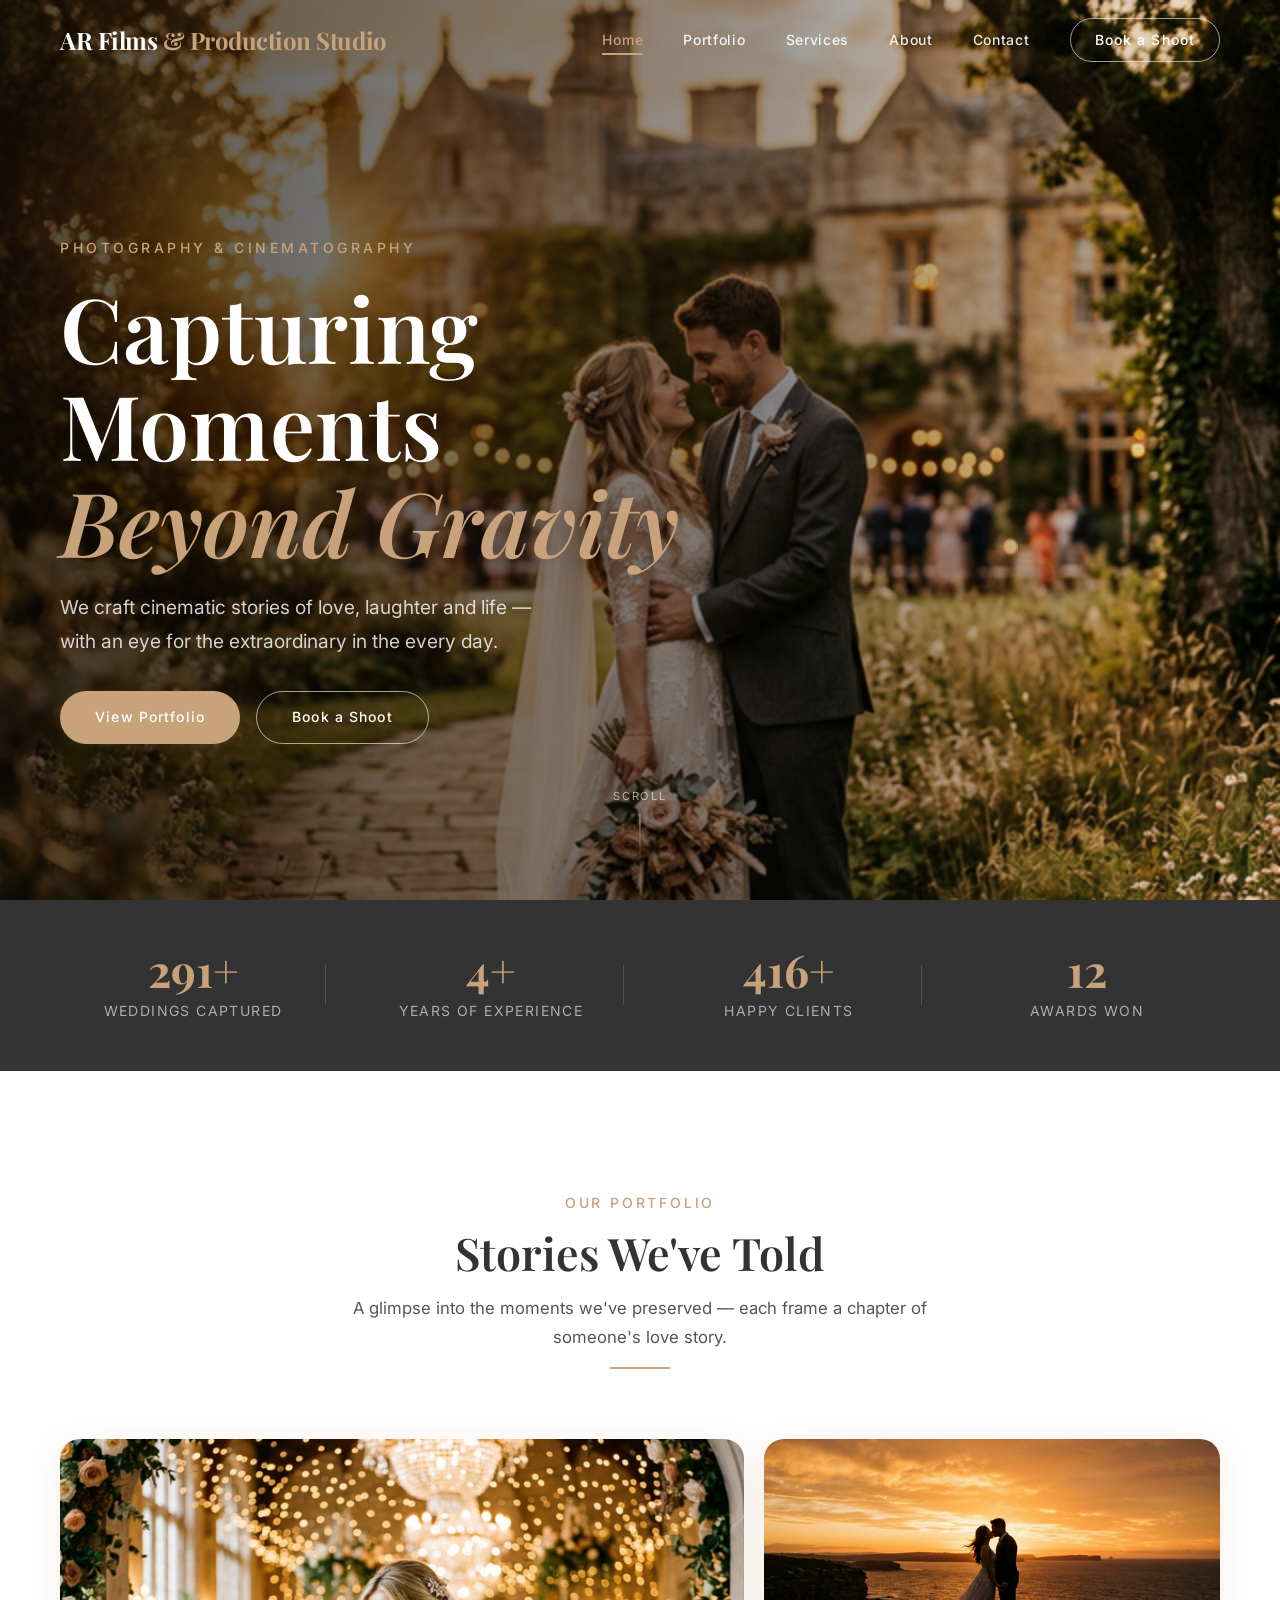
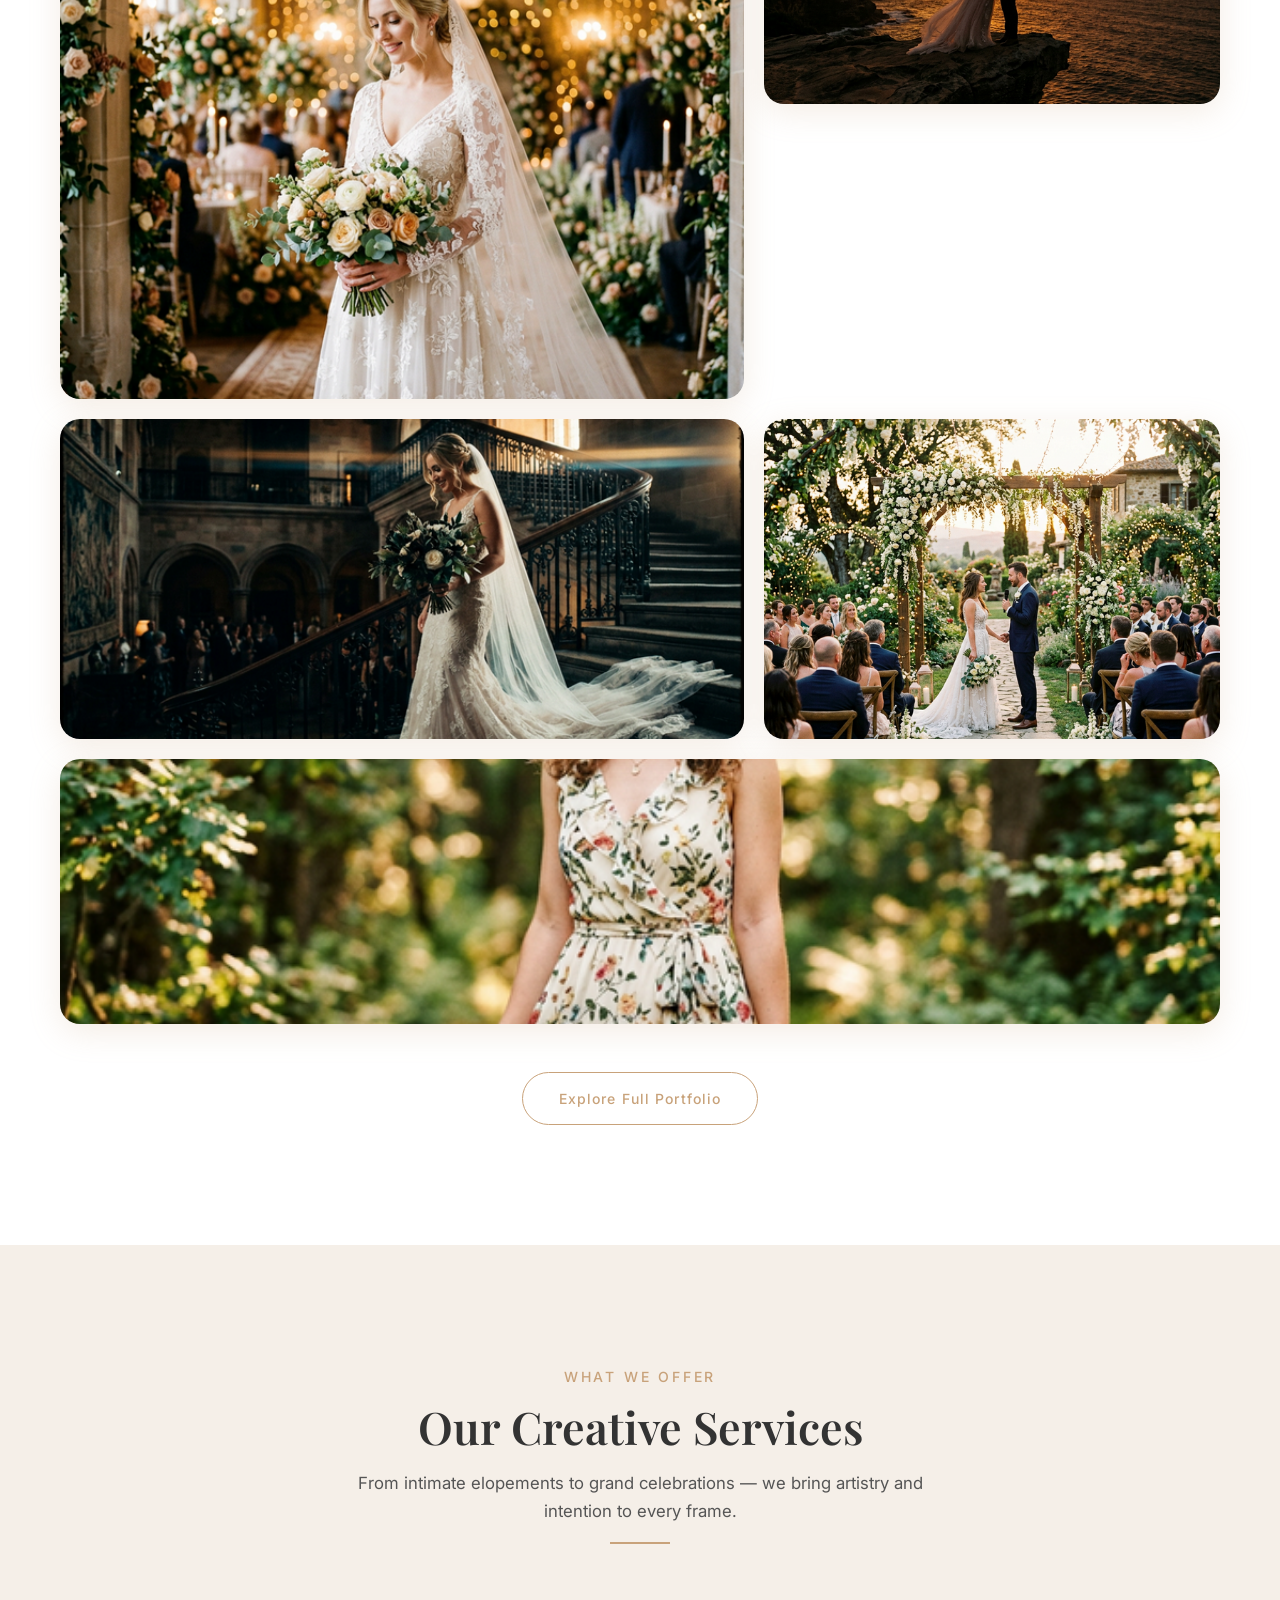
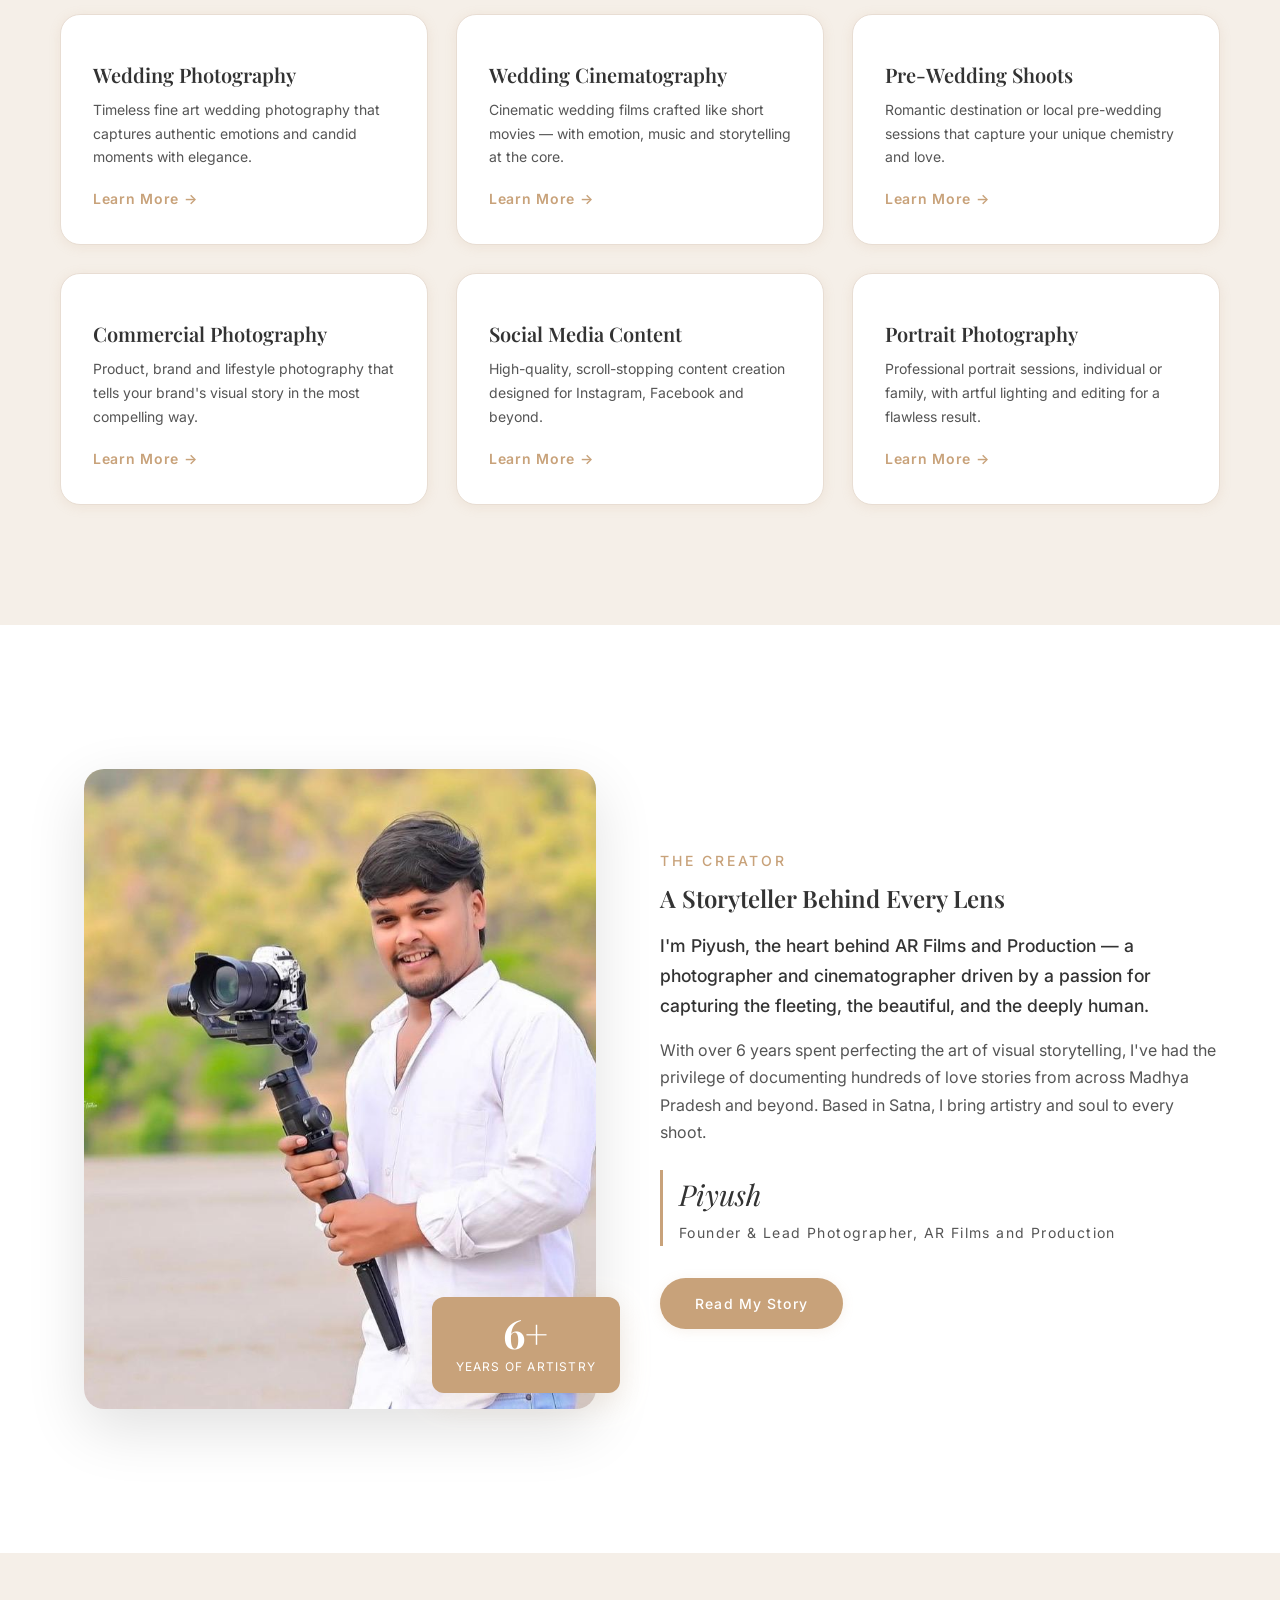
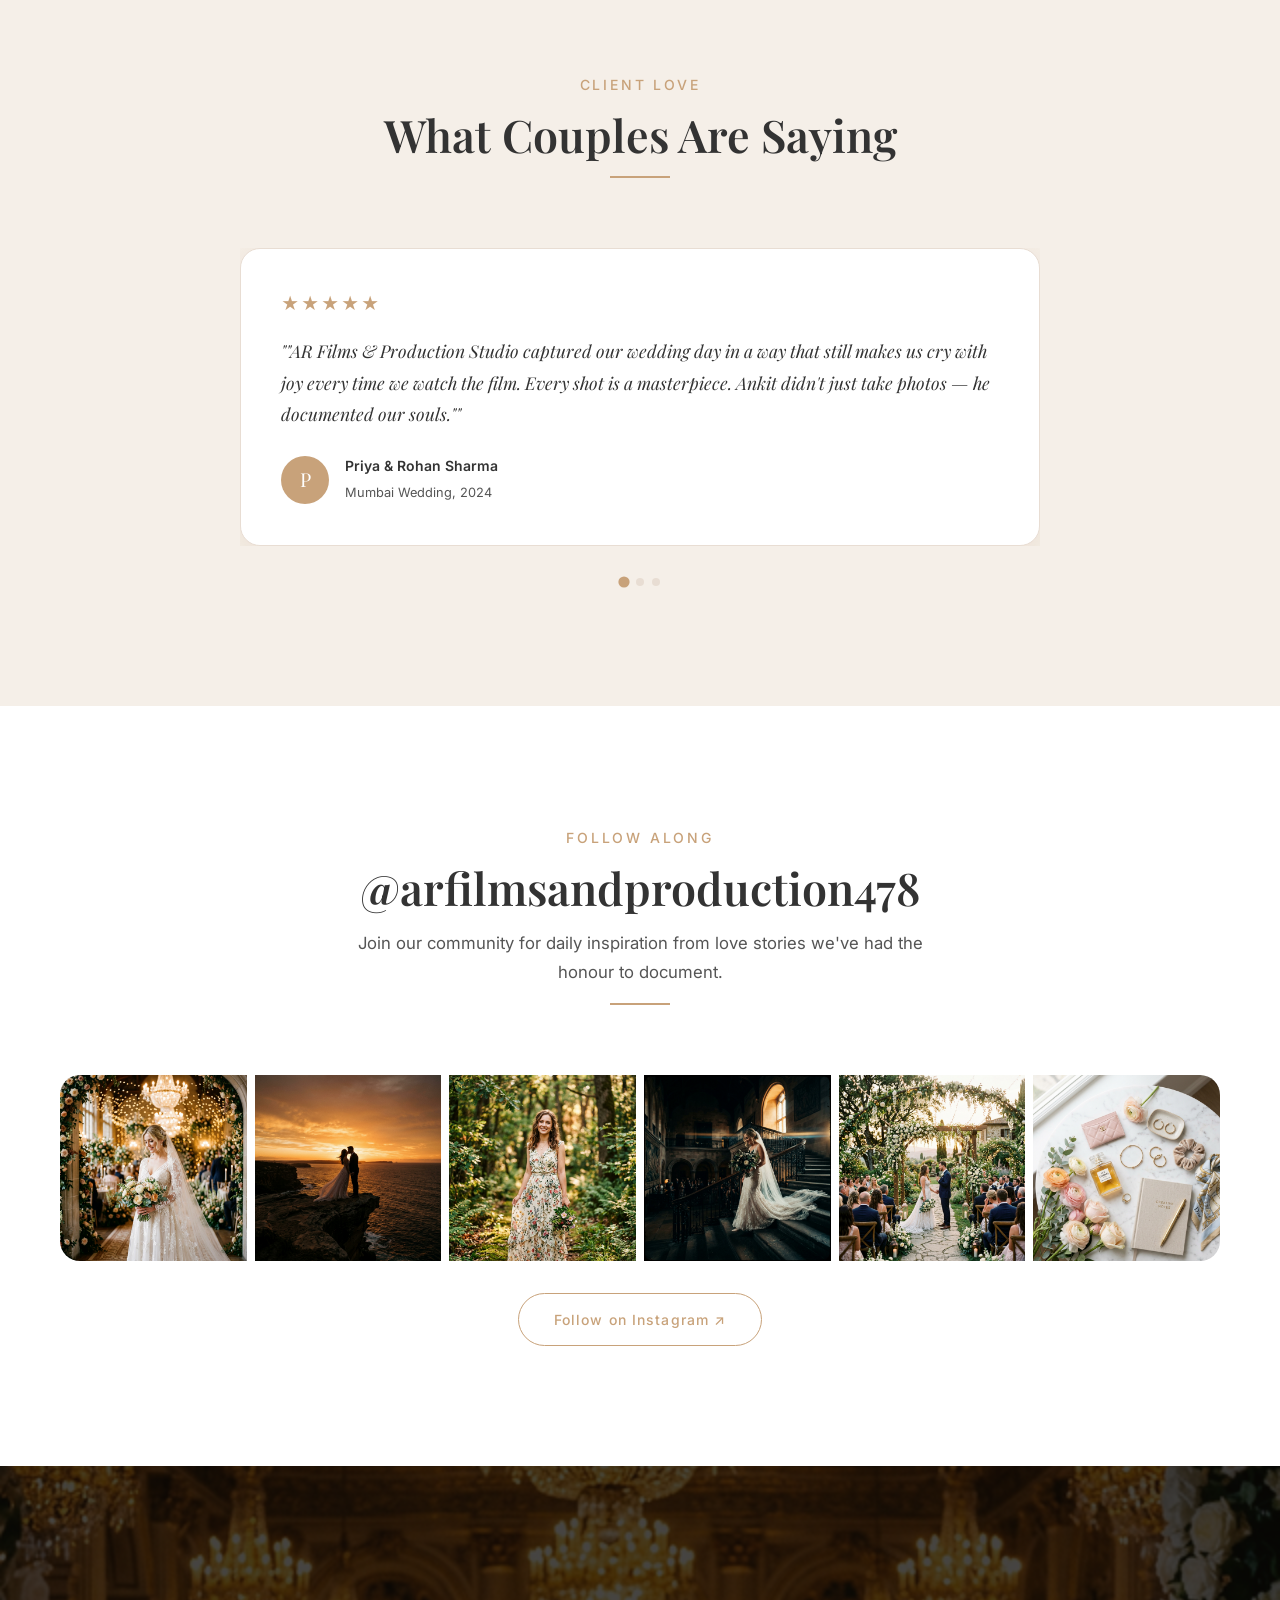
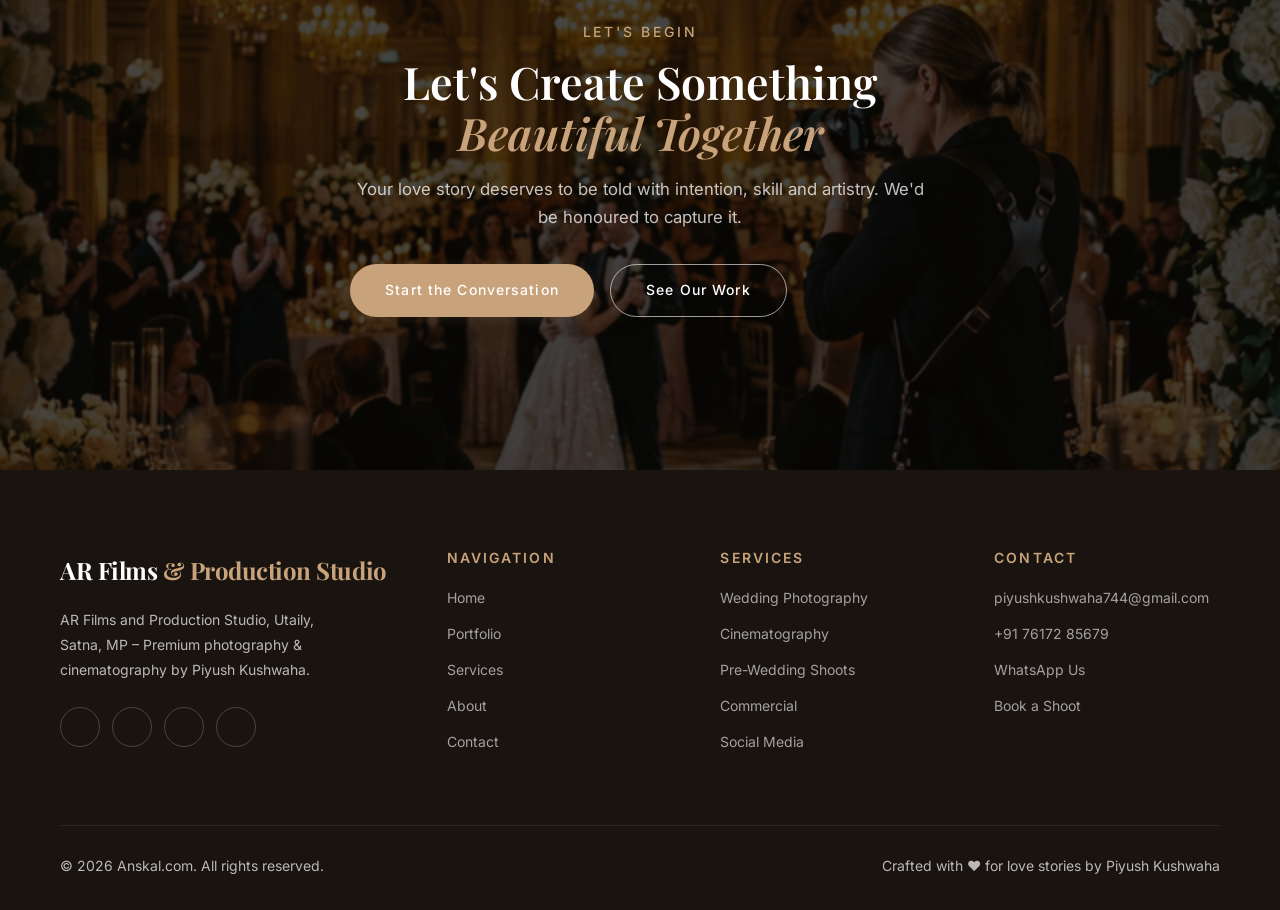
==== commit 629857a2: "feat: Implement comprehensive SEO enhancements across pages, including meta tags, sitemap, robots.tx" ====
--- a/index.html
+++ b/index.html
@@ -1,17 +1,120 @@
-﻿<!DOCTYPE html>
+<!DOCTYPE html>
 <html lang="en">
 <head>
   <meta charset="UTF-8"/>
   <meta name="viewport" content="width=device-width, initial-scale=1.0"/>
-  <title>AR Films &amp; Production Studio – Wedding Photography & Cinematography</title>
-  <meta name="description" content="AR Films and Production – Premium wedding photography and cinematography by Piyush Kushwaha. Capturing moments beyond gravity. Based in Satna, MP."/>
-  <meta name="keywords" content="wedding photography, cinematography, pre-wedding shoot, portrait photography, AR Films &amp; Production Studio"/>
-  <meta property="og:title" content="AR Films &amp; Production Studio – Wedding Photography & Cinematography"/>
-  <meta property="og:description" content="Capturing Moments Beyond Gravity. Premium wedding photography and cinematography services."/>
+
+  <!-- Primary SEO -->
+  <title>AR Films &amp; Production Studio – Wedding Photography &amp; Cinematography in Satna, MP</title>
+  <meta name="description" content="AR Films and Production – Premium wedding photography and cinematography by Piyush Kushwaha. Capturing moments beyond gravity. Based in Satna, MP. 350+ weddings, 6+ years of artistry."/>
+  <meta name="keywords" content="wedding photography Satna, wedding cinematography Satna, pre-wedding shoot MP, portrait photographer Satna, AR Films Production Studio, Piyush Kushwaha photographer, wedding photographer Madhya Pradesh"/>
+  <meta name="robots" content="index, follow"/>
+  <meta name="author" content="Piyush Kushwaha – AR Films and Production Studio"/>
+  <link rel="canonical" href="https://arfilmsandproduction.com/"/>
+
+  <!-- Open Graph / Social -->
+  <meta property="og:type" content="website"/>
+  <meta property="og:site_name" content="AR Films &amp; Production Studio"/>
+  <meta property="og:locale" content="en_IN"/>
+  <meta property="og:url" content="https://arfilmsandproduction.com/"/>
+  <meta property="og:title" content="AR Films &amp; Production Studio – Wedding Photography &amp; Cinematography"/>
+  <meta property="og:description" content="Capturing Moments Beyond Gravity. Premium wedding photography and cinematography by Piyush Kushwaha, Satna MP. 350+ weddings shot with heart."/>
+  <meta property="og:image" content="https://arfilmsandproduction.com/assets/images/hero.png"/>
+  <meta property="og:image:width" content="1200"/>
+  <meta property="og:image:height" content="630"/>
+  <meta property="og:image:alt" content="AR Films and Production Studio – Wedding Photography"/>
+
+  <!-- Twitter / X Card -->
+  <meta name="twitter:card" content="summary_large_image"/>
+  <meta name="twitter:title" content="AR Films &amp; Production Studio – Wedding Photography &amp; Cinematography"/>
+  <meta name="twitter:description" content="Premium wedding photography and cinematography by Piyush Kushwaha, Satna MP."/>
+  <meta name="twitter:image" content="https://arfilmsandproduction.com/assets/images/hero.png"/>
+
+  <!-- Fonts -->
+  <link rel="preconnect" href="https://fonts.googleapis.com"/>
+  <link rel="preconnect" href="https://fonts.gstatic.com" crossorigin/>
+  <link rel="dns-prefetch" href="https://fonts.googleapis.com"/>
+
+  <!-- Stylesheets -->
   <link rel="stylesheet" href="assets/css/style.css"/>
   <link rel="stylesheet" href="assets/css/home.css"/>
   <link rel="stylesheet" href="https://maxst.icons8.com/vue-static/landings/line-awesome/line-awesome/1.3.0/css/line-awesome.min.css"/>
-  <link rel="preconnect" href="https://fonts.googleapis.com"/>
+
+  <!-- Structured Data: LocalBusiness + WebSite -->
+  <script type="application/ld+json">
+  {
+    "@context": "https://schema.org",
+    "@graph": [
+      {
+        "@type": "LocalBusiness",
+        "@id": "https://arfilmsandproduction.com/#business",
+        "name": "AR Films and Production Studio",
+        "alternateName": "AR Films & Production Studio",
+        "description": "Premium wedding photography and cinematography studio in Satna, Madhya Pradesh, India. Founded by Piyush Kushwaha with 6+ years of experience capturing love stories.",
+        "url": "https://arfilmsandproduction.com/",
+        "logo": "https://arfilmsandproduction.com/assets/images/hero.png",
+        "image": "https://arfilmsandproduction.com/assets/images/hero.png",
+        "telephone": "+917617285679",
+        "email": "piyushkushwaha744@gmail.com",
+        "founder": {
+          "@type": "Person",
+          "name": "Piyush Kushwaha"
+        },
+        "address": {
+          "@type": "PostalAddress",
+          "streetAddress": "Utaily",
+          "addressLocality": "Satna",
+          "addressRegion": "Madhya Pradesh",
+          "postalCode": "485001",
+          "addressCountry": "IN"
+        },
+        "geo": {
+          "@type": "GeoCoordinates",
+          "latitude": 24.5854,
+          "longitude": 80.8322
+        },
+        "areaServed": [
+          "Satna", "Madhya Pradesh", "India"
+        ],
+        "priceRange": "₹₹₹",
+        "openingHours": "Mo-Su 09:00-20:00",
+        "sameAs": [
+          "https://www.instagram.com/arfilmsandproduction478/",
+          "https://www.youtube.com/@arfilmsandproduction",
+          "https://wa.me/917617285679"
+        ],
+        "hasOfferCatalog": {
+          "@type": "OfferCatalog",
+          "name": "Photography & Cinematography Services",
+          "itemListElement": [
+            {"@type": "Offer", "itemOffered": {"@type": "Service", "name": "Wedding Photography"}},
+            {"@type": "Offer", "itemOffered": {"@type": "Service", "name": "Wedding Cinematography"}},
+            {"@type": "Offer", "itemOffered": {"@type": "Service", "name": "Pre-Wedding Shoots"}},
+            {"@type": "Offer", "itemOffered": {"@type": "Service", "name": "Commercial Photography"}},
+            {"@type": "Offer", "itemOffered": {"@type": "Service", "name": "Social Media Content"}},
+            {"@type": "Offer", "itemOffered": {"@type": "Service", "name": "Portrait Photography"}}
+          ]
+        }
+      },
+      {
+        "@type": "WebSite",
+        "@id": "https://arfilmsandproduction.com/#website",
+        "url": "https://arfilmsandproduction.com/",
+        "name": "AR Films and Production Studio",
+        "description": "Premium wedding photography and cinematography in Satna, MP",
+        "publisher": {"@id": "https://arfilmsandproduction.com/#business"},
+        "potentialAction": {
+          "@type": "SearchAction",
+          "target": {
+            "@type": "EntryPoint",
+            "urlTemplate": "https://arfilmsandproduction.com/?s={search_term_string}"
+          },
+          "query-input": "required name=search_term_string"
+        }
+      }
+    ]
+  }
+  </script>
 </head>
 <body>
 
--- a/assets/css/style.css
+++ b/assets/css/style.css
@@ -280,6 +280,20 @@
 .nav-cta {
   font-size: var(--fs-sm);
   padding: 0.6rem 1.5rem;
+}
+
+/* When navbar turns white on scroll, switch CTA to solid primary */
+.navbar.scrolled .nav-cta {
+  background: var(--primary);
+  color: var(--white);
+  border-color: var(--primary);
+}
+
+.navbar.scrolled .nav-cta:hover {
+  background: var(--primary-dark);
+  border-color: var(--primary-dark);
+  transform: translateY(-2px);
+  box-shadow: var(--shadow-md);
 }
 
 .menu-toggle {
